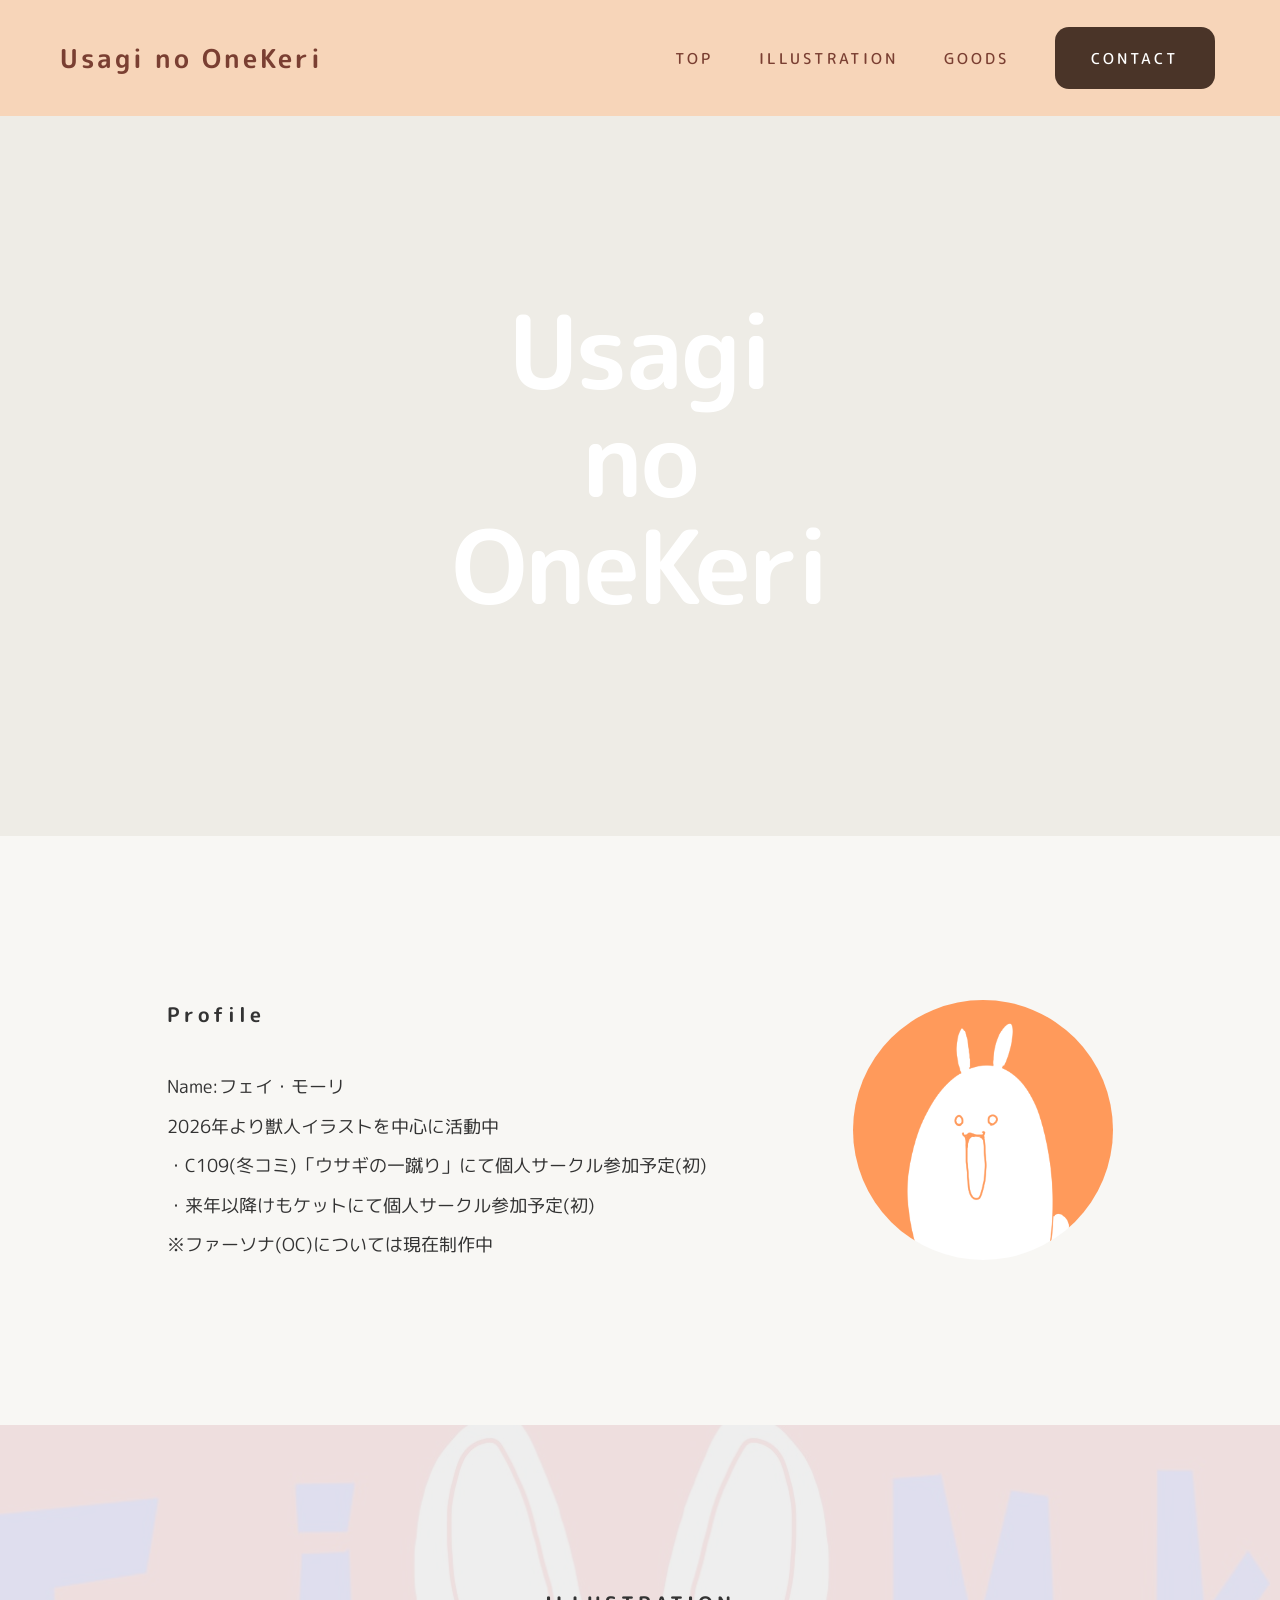
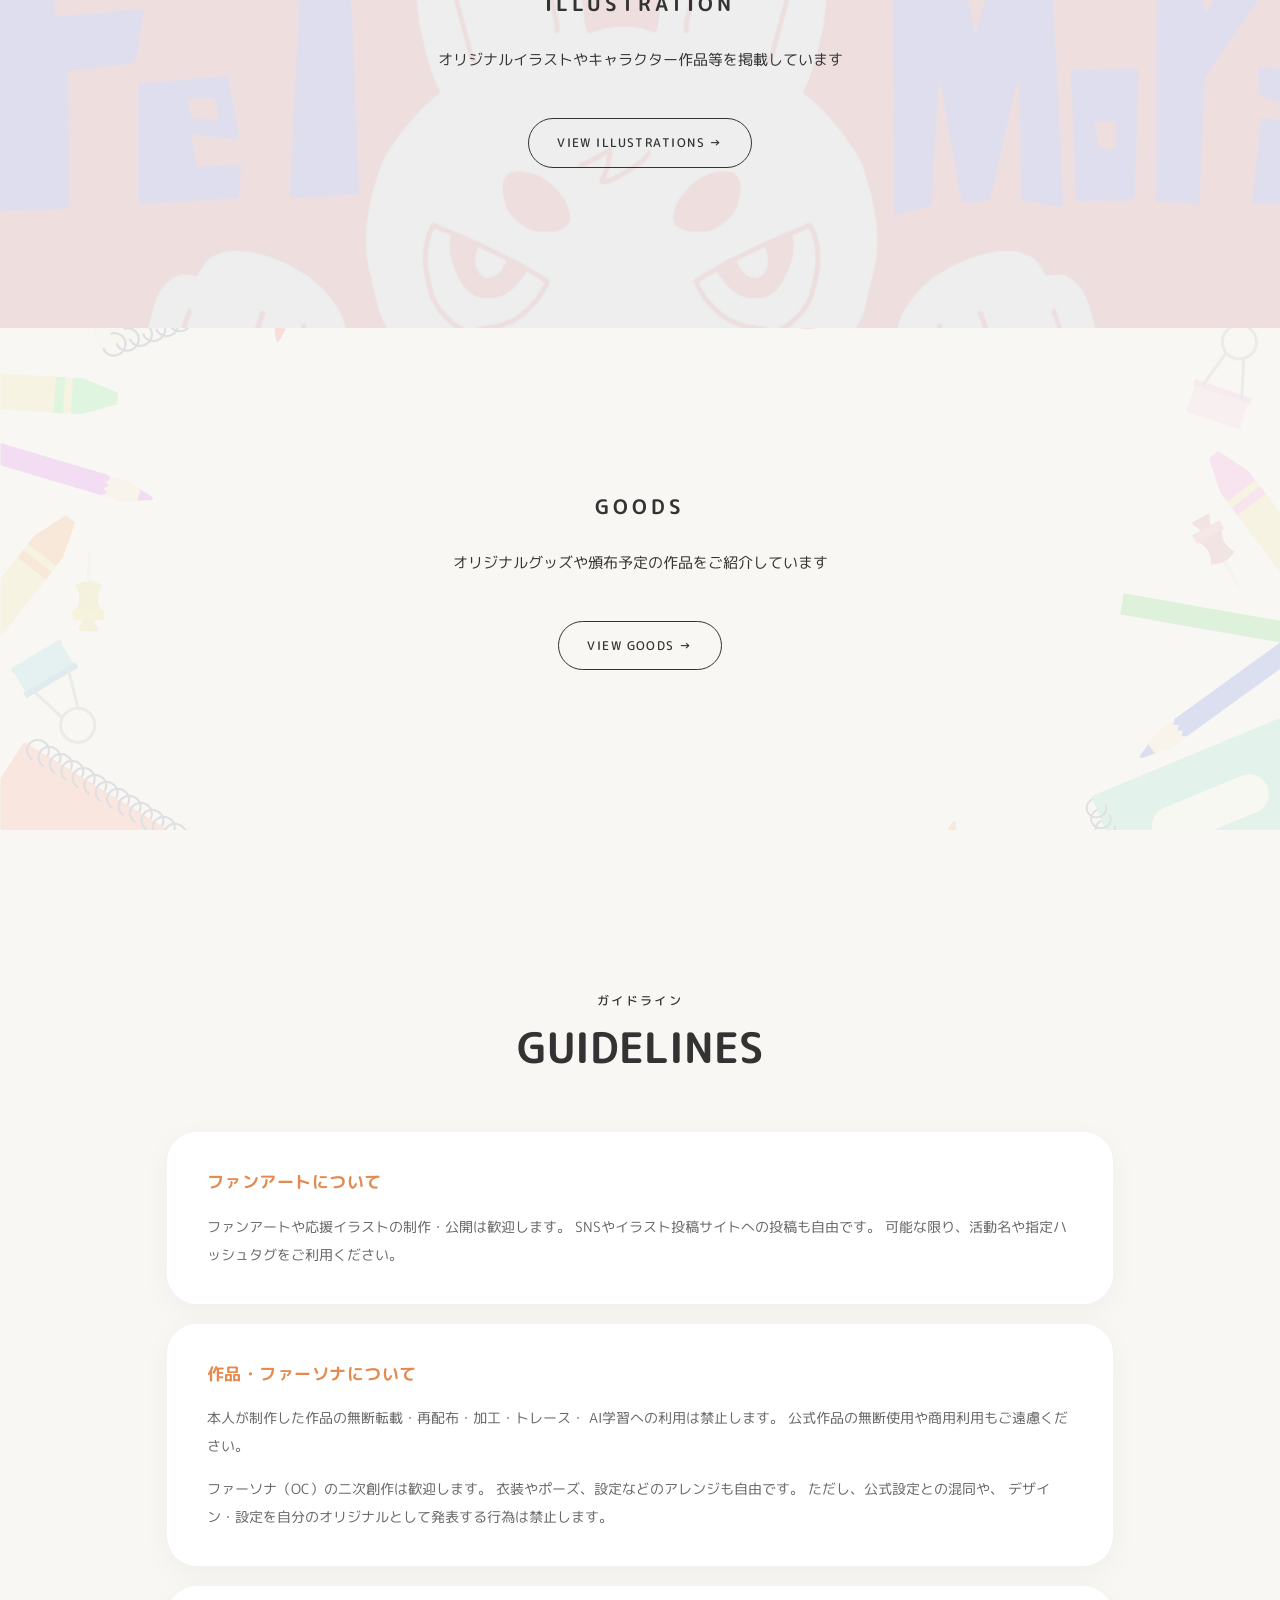
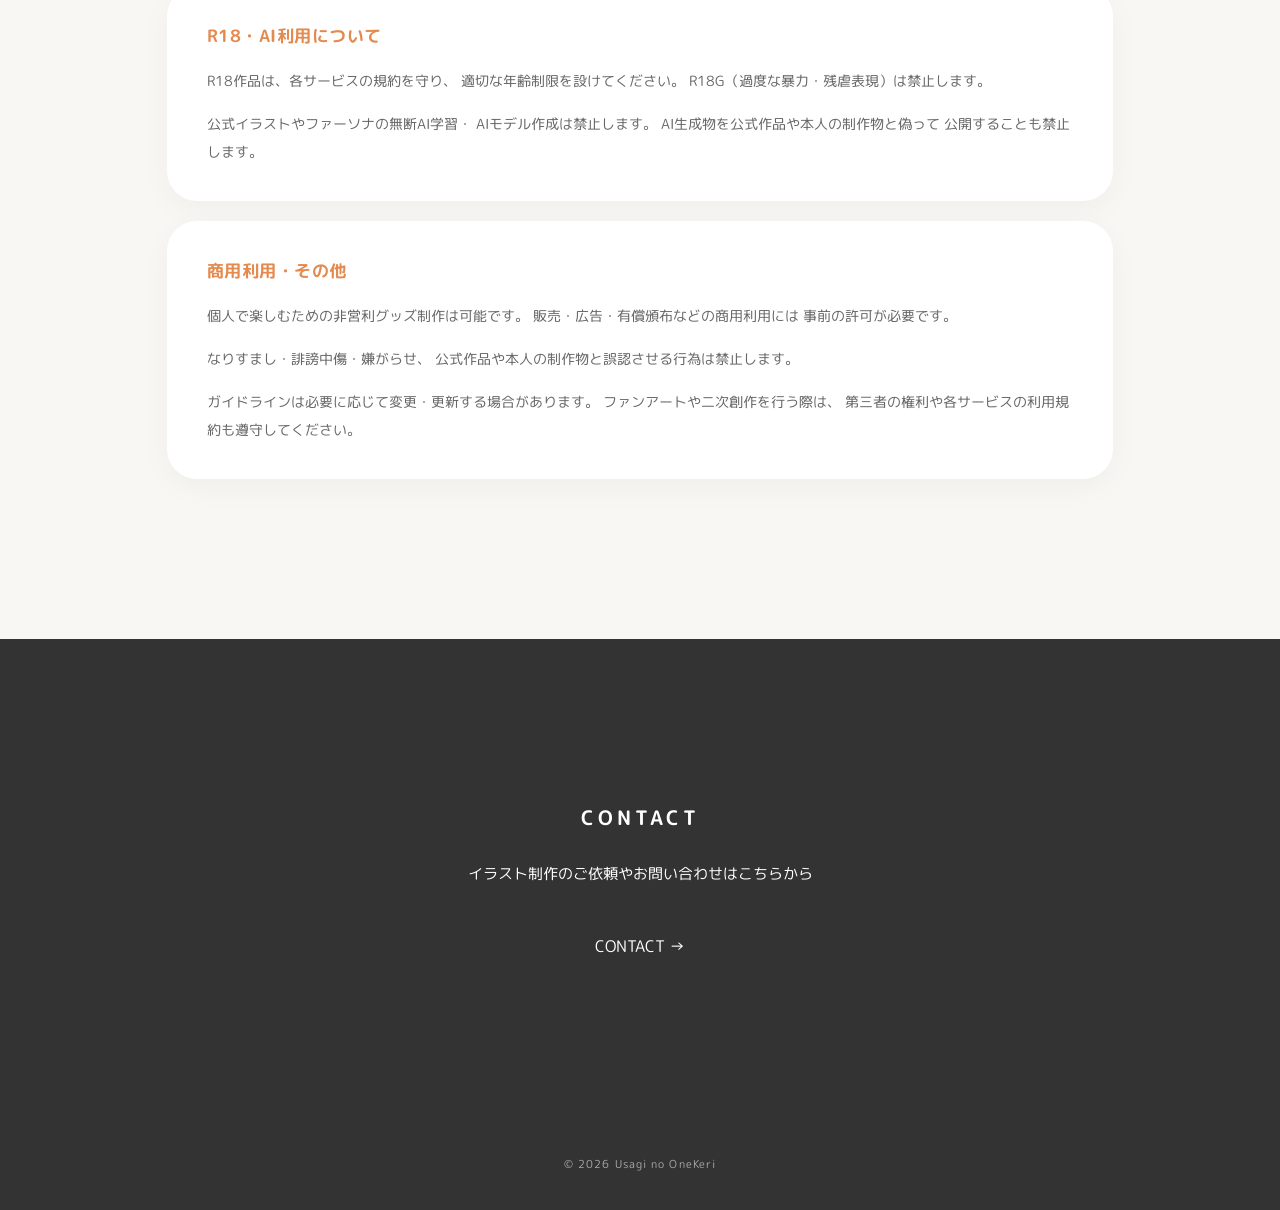
==== index.html @ 8f5e6218 "Fix folder structure" ====
<!doctype html>
<html lang="ja">
  <head>
    <meta charset="UTF-8" />
    <meta name="viewport" content="width=device-width, initial-scale=1.0" />

    <title>Usagi no Onekeri | ウサギの一蹴り</title>

    <!-- Google Fonts -->
    <link rel="preconnect" href="https://fonts.googleapis.com" />
    <link rel="preconnect" href="https://fonts.gstatic.com" crossorigin />

    <link
      href="https://fonts.googleapis.com/css2?family=M+PLUS+Rounded+1c:wght@400;500;700&display=swap"
      rel="stylesheet"
    />

    <!-- CSS -->
    <link rel="stylesheet" href="css/style.css" />
  </head>

  <body>
    <!-- HEADER -->
    <header class="header">
      <div class="logo">
        <a href="index.html"> Usagi no OneKeri </a>
      </div>

      <nav>
        <ul>
          <li>
            <a href="index.html">TOP</a>
          </li>

          <li>
            <a href="illustration.html">ILLUSTRATION</a>
          </li>

          <li>
            <a href="goods.html">GOODS</a>
          </li>

          <li class="contact-button">
            <a href="contact.html">CONTACT</a>
          </li>
        </ul>
      </nav>
    </header>

    <!-- MAIN -->
    <main>
      <!-- TOP VISUAL -->
      <section class="top">
        <video class="top-video" autoplay muted loop playsinline>
          <source src="images/kusamura.mp4" type="video/mp4" />
        </video>
        <div class="top-content">
          <h1>
            Usagi<br />
            <span class="title-no">no</span><br />
            OneKeri
          </h1>
        </div>
      </section>

      <section class="about">
        <div class="about-content">
          <div class="about-text">
            <h2>Profile</h2>

            <p>Name:フェイ・モーリ</p>
            <p>2026年より獣人イラストを中心に活動中</p>
            <p>・C109(冬コミ)「ウサギの一蹴り」にて個人サークル参加予定(初)</p>
            <p>・来年以降けもケットにて個人サークル参加予定(初)</p>
            <p>※ファーソナ(OC)については現在制作中</p>
          </div>

          <div class="about-icon">
            <img src="images/feilogo.png" alt="プロフィールアイコン" />
          </div>
        </div>
      </section>
      <!-- WORKS -->
      <section class="works-preview">
        <div class="works-content">
          <h2>ILLUSTRATION</h2>

          <p>オリジナルイラストやキャラクター作品等を掲載しています</p>

          <a href="illustration.html"> VIEW ILLUSTRATIONS → </a>
        </div>
      </section>

      <!-- GOODS -->
      <section class="goods-preview">
        <div class="goods-content">
          <h2>GOODS</h2>

          <p>オリジナルグッズや頒布予定の作品をご紹介しています</p>

          <a href="goods.html"> VIEW GOODS → </a>
        </div>
      </section>

      <!-- GUIDELINES -->
      <section class="guidelines">
        <div class="section-title">
          <p>ガイドライン</p>
          <h2>GUIDELINES</h2>
        </div>

        <div class="guidelines-content">
          <!-- ファンアート -->
          <div class="guideline-card">
            <h3>ファンアートについて</h3>

            <p>
              ファンアートや応援イラストの制作・公開は歓迎します。
              SNSやイラスト投稿サイトへの投稿も自由です。
              可能な限り、活動名や指定ハッシュタグをご利用ください。
            </p>
          </div>

          <!-- 作品・ファーソナ -->
          <div class="guideline-card">
            <h3>作品・ファーソナについて</h3>

            <p>
              本人が制作した作品の無断転載・再配布・加工・トレース・
              AI学習への利用は禁止します。
              公式作品の無断使用や商用利用もご遠慮ください。
            </p>

            <p>
              ファーソナ（OC）の二次創作は歓迎します。
              衣装やポーズ、設定などのアレンジも自由です。
              ただし、公式設定との混同や、
              デザイン・設定を自分のオリジナルとして発表する行為は禁止します。
            </p>
          </div>

          <!-- R18・AI -->
          <div class="guideline-card">
            <h3>R18・AI利用について</h3>

            <p>
              R18作品は、各サービスの規約を守り、
              適切な年齢制限を設けてください。
              R18G（過度な暴力・残虐表現）は禁止します。
            </p>

            <p>
              公式イラストやファーソナの無断AI学習・ AIモデル作成は禁止します。
              AI生成物を公式作品や本人の制作物と偽って
              公開することも禁止します。
            </p>
          </div>

          <!-- 商用利用・その他 -->
          <div class="guideline-card">
            <h3>商用利用・その他</h3>

            <p>
              個人で楽しむための非営利グッズ制作は可能です。
              販売・広告・有償頒布などの商用利用には 事前の許可が必要です。
            </p>

            <p>
              なりすまし・誹謗中傷・嫌がらせ、
              公式作品や本人の制作物と誤認させる行為は禁止します。
            </p>

            <p>
              ガイドラインは必要に応じて変更・更新する場合があります。
              ファンアートや二次創作を行う際は、
              第三者の権利や各サービスの利用規約も遵守してください。
            </p>
          </div>
        </div>
      </section>

      <!-- CONTACT -->
      <section class="contact-preview">
        <h2>CONTACT</h2>

        <p>イラスト制作のご依頼やお問い合わせはこちらから</p>

        <a href="contact.html" class="button"> CONTACT → </a>
      </section>
    </main>

    <!-- FOOTER -->
    <footer>
      <p>&copy; 2026 Usagi no OneKeri</p>
    </footer>
    <!-- TOPへ戻るボタン -->
    <button id="pageTop" class="page-top">↑</button>

    <script>
      const pageTop = document.getElementById("pageTop");

      window.addEventListener("scroll", () => {
        if (window.scrollY > 500) {
          pageTop.classList.add("show");
        } else {
          pageTop.classList.remove("show");
        }
      });

      pageTop.addEventListener("click", () => {
        window.scrollTo({
          top: 0,
          behavior: "smooth",
        });
      });
    </script>
  </body>
</html>
---- css/style.css ----
/* =========================
   RESET
========================= */

* {
  margin: 0;
  padding: 0;
  box-sizing: border-box;
}

html {
  scroll-behavior: smooth;
}

body {
  font-family: "M PLUS Rounded 1c", sans-serif;
  color: #333;
  background: #f8f7f4;
  line-height: 1.8;
  -webkit-font-smoothing: antialiased;
}

img {
  display: block;
  width: 100%;
  max-width: 100%;
  height: auto;
}

a {
  color: inherit;
  text-decoration: none;
}

section {
  width: 100%;
}

/* =========================
   HEADER
========================= */

.header {
  height: 116px;
  padding: 0 65px 0 60px;
  display: flex;
  align-items: center;
  justify-content: space-between;
  background-color: #f7d5b9;
}

.logo a {
  color: #7a3f32;
  font-size: 26px;
  font-weight: 600;
  letter-spacing: 3px;
}

.header nav ul {
  display: flex;
  align-items: center;
  gap: 46px;
  margin: 0;
  padding: 0;
  list-style: none;
}

.header nav ul li a {
  color: #7a3f32;
  font-weight: 500;
  letter-spacing: 3px;
}

.contact-button {
  border: none !important;
}

.contact-button::after {
  display: none !important;
  content: none !important;
}

.contact-button a {
  display: flex;
  align-items: center;
  justify-content: center;
  min-width: 160px;
  height: 62px;
  padding: 0 26px;
  background-color: #4a3428;
  color: #ffffff !important;
  border: none !important;
  border-radius: 14px;
  text-decoration: none !important;
  letter-spacing: 3px;
  transition: background-color 0.3s ease;
}

.contact-button a::after {
  display: none !important;
  content: none !important;
}

.contact-button a:hover {
  background-color: #624638;
  border: none !important;
  text-decoration: none !important;
}

/* =========================
   NAVIGATION
========================= */

nav ul {
  display: flex;
  gap: 40px;
  list-style: none;
}

nav a {
  position: relative;
  font-size: 15px;
  font-weight: 500;
  letter-spacing: 0.12em;
  transition: opacity 0.3s ease;
}

nav a::after {
  content: "";
  position: absolute;
  left: 0;
  bottom: -7px;
  width: 0;
  height: 2px;
  background: #333;
  border-radius: 10px;
  transition: width 0.3s ease;
}

nav a:hover {
  opacity: 0.6;
}

nav a:hover::after {
  width: 100%;
}

/* =========================
   TOP VISUAL
========================= */

.top {
  min-height: 720px;
  display: flex;
  align-items: center;
  justify-content: center;
  padding: 100px 6%;
  background: #eeece6;
  border-radius: 0;
}

.top-content {
  width: 100%;
  max-width: 1100px;
  text-align: center;
}

.top-content p:first-child {
  margin-bottom: 30px;
  font-size: 12px;
  font-weight: 500;
  letter-spacing: 0.2em;
}

.top-content h1 {
  margin-bottom: 35px;
  font-size: clamp(50px, 8vw, 110px);
  font-weight: 700;
  line-height: 1.05;
  letter-spacing: -0.02em;
  color: #ffffff;
  animation: fadeIn 1.8s ease-out forwards;
}

@keyframes fadeIn {
  from {
    opacity: 0;
  }

  to {
    opacity: 1;
  }
}

.top {
  position: relative;
  width: 100%;
  min-height: 720px;
  overflow: hidden;
  background: #eeece6;
}

.top-video {
  position: absolute;
  inset: 0;
  width: 100%;
  height: 100%;
  object-fit: cover;
  z-index: 0;
}

.top-content {
  position: relative;
  z-index: 1;
}
/* =========================
   SCROLL ARROW
========================= */

.scroll-arrow {
  margin-top: 35px;
  font-size: 60px;
  font-weight: 700;
  color: #8b4a3a;
  animation: float-arrow 2s ease-in-out infinite;
}

@keyframes float-arrow {
  0% {
    transform: translateY(-6px);
  }

  50% {
    transform: translateY(6px);
  }

  100% {
    transform: translateY(-6px);
  }
}

/* =========================
   ABOUT
========================= */

.about {
  max-width: 1100px;
  margin: 0 auto;
  padding: 160px 6%;
}

.about h2,
.works-preview h2,
.contact-preview h2 {
  margin-bottom: 35px;
  font-size: 20px;
  font-weight: 700;
  letter-spacing: 0.2em;
}

.about p {
  max-width: 650px;
  font-size: 18px;
  line-height: 2.2;
}
.about-content {
  display: flex;
  align-items: center;
  justify-content: space-between;
  gap: 80px;
}

.about-text {
  flex: 1;
}

.about-icon {
  width: 260px;
  height: 260px;
  flex-shrink: 0;
  border-radius: 50%;
  overflow: hidden;
}

.about-icon img {
  width: 100%;
  height: 100%;
  object-fit: cover;
}
/* =========================
   ILLUSTRATION PREVIEW
========================= */

.works-preview {
  position: relative;
  padding: 160px 6%;
  background: #ffffff;
  text-align: center;
  border-radius: 0;
  overflow: hidden;
}

.works-preview::before {
  content: "";
  position: absolute;
  inset: 0;
  background-image: url("../images/topimage.jpg");
  background-size: cover;
  background-position: center;
  opacity: 0.18;
  filter: brightness(0.65);
  z-index: 0;
}

.works-content {
  position: relative;
  z-index: 1;
}

.works-preview h2 {
  margin-bottom: 25px;
}

.works-preview p {
  margin-bottom: 45px;
  font-size: 15px;
}

.works-preview a {
  display: inline-block;
  padding: 13px 28px;
  border: 1px solid #333;
  border-radius: 50px;
  font-size: 12px;
  font-weight: 500;
  letter-spacing: 0.12em;
  transition:
    background 0.3s ease,
    color 0.3s ease,
    transform 0.3s ease;
}

.works-preview a:hover {
  background: #333;
  color: #fff;
  transform: translateY(-3px);
}

/* =========================
   GOODS PREVIEW
========================= */

.goods-preview {
  position: relative;
  padding: 160px 6%;
  text-align: center;
  border-radius: 0;
  overflow: hidden;
}

.goods-preview::before {
  content: "";
  position: absolute;
  inset: 0;
  background-image: url("../images/gazai.png");
  background-size: cover;
  background-position: center;
  opacity: 0.12;
  z-index: 0;
}

.goods-content {
  position: relative;
  z-index: 1;
}

.goods-preview h2 {
  margin-bottom: 25px;
  font-size: 20px;
  font-weight: 700;
  letter-spacing: 0.2em;
}

.goods-preview p {
  margin-bottom: 45px;
  font-size: 15px;
}

.goods-preview a {
  display: inline-block;
  padding: 13px 28px;
  border: 1px solid #333;
  border-radius: 50px;
  font-size: 12px;
  font-weight: 500;
  letter-spacing: 0.12em;
  transition:
    background 0.3s ease,
    color 0.3s ease,
    transform 0.3s ease;
}

.goods-preview a:hover {
  background: #333;
  color: #fff;
  transform: translateY(-3px);
}

/* =========================
   ILLUSTRATION FILTER
========================= */

.illustration-filter {
  display: flex;
  justify-content: center;
  align-items: center;
  gap: 10px;
  margin-bottom: 50px;
}

.filter-button {
  padding: 9px 23px;
  border: 1px solid #8b4a3a;
  border-radius: 50px;
  background: transparent;
  color: #8b4a3a;
  font-family: inherit;
  font-size: 12px;
  font-weight: 500;
  letter-spacing: 0.12em;
  cursor: pointer;
  transition:
    background-color 0.3s ease,
    color 0.3s ease,
    transform 0.3s ease;
}

.filter-button:hover {
  background-color: #8b4a3a;
  color: #ffffff;
  transform: translateY(-2px);
}

.filter-button.active {
  background-color: #8b4a3a;
  color: #ffffff;
}

/* =========================
   GUIDELINES
========================= */

.guidelines {
  max-width: 1100px;
  margin: 0 auto;
  padding: 160px 6%;
}

.guidelines .section-title {
  text-align: center;
  margin-bottom: 60px;
}

.section-title p {
  margin-bottom: 10px;
  font-size: 12px;
  font-weight: 500;
  letter-spacing: 0.2em;
}

.section-title h2 {
  font-size: 42px;
  font-weight: 700;
  line-height: 1.2;
}

.guidelines-content {
  display: flex;
  flex-direction: column;
  gap: 20px;
}

.guideline-card {
  padding: 35px 40px;
  background: #ffffff;
  border-radius: 30px;
  box-shadow: 0 8px 30px rgba(0, 0, 0, 0.04);
}

.guideline-card h3 {
  margin-bottom: 15px;
  font-size: 17px;
  font-weight: 700;
  letter-spacing: 0.03em;
  color: #e58a4f;
}

.guideline-card p {
  margin-bottom: 15px;
  font-size: 14px;
  line-height: 2;
  color: #666;
}

.guideline-card p:last-child {
  margin-bottom: 0;
}

/* =========================
   CONTACT PREVIEW
========================= */

.contact-preview {
  padding: 160px 6%;
  background: #333;
  color: #fff;
  text-align: center;
  border-radius: 0;
}

.contact-preview h2 {
  margin-bottom: 25px;
}

.contact-preview p {
  margin-bottom: 45px;
  font-size: 15px;
}

/* =========================
   下層ページの背景とモヤの設定
========================= */

.illustration-page,
.goods-page,
.contact-page {
  position: relative;
  background-image: url("../images/gazai.png");
  background-size: cover;
  background-position: center;
  background-attachment: fixed;
  background-repeat: no-repeat;
  z-index: 1;
}

/* 背景の上にだけ白いモヤを重ねる（コンテンツの邪魔をしないよう z-index: -1 に配置） */
.illustration-page::before,
.goods-page::before,
.contact-page::before {
  content: "";
  position: absolute;
  inset: 0;
  background: rgba(248, 247, 244, 0.9); 
  z-index: -1; 
}

/* =========================
   各コンテンツを手前に出す設定
========================= */

.illustration-page > *,
.goods-page > *,
.contact-page > *,
main > div,
main > section,
.guidelines {
  position: relative;
  z-index: 2;
}

/* =========================
   消失していたCONTACTボタンのデザイン完全復元
========================= */

/* ボタン共通の立体感と重なり順を設定 */
.contact-page a,
.contact-page button,
.contact-page [class*="button"],
.contact-page [class*="icon"] {
  position: relative !important;
  z-index: 5 !important;
  pointer-events: auto !important; /* クリック操作を有効化 */
}

/* 「SEND E-MAIL」と「CONTACT FORM」ボタンのデザインをゼロから再定義 */
.contact-page a[href^="mailto:"],
.contact-page a[href*="form"],
.contact-page .contact-content a,
.contact-page main a[href*="mailto"] {
  display: inline-flex !important;
  align-items: center;
  justify-content: center;
  min-width: 180px;
  height: 54px;
  margin: 10px;
  padding: 0 30px;
  background-color: #4a3428 !important; /* ナビボタンと同じ高級感のある焦げ茶色 */
  color: #ffffff !important;           /* 文字色を白にしてクッキリ見せる */
  border-radius: 50px !important;       /* 丸っこい可愛いボタンに変身 */
  font-size: 13px;
  font-weight: 600;
  letter-spacing: 1px;
  text-decoration: none !important;
  box-shadow: 0 4px 15px rgba(74, 52, 40, 0.15); /* ほんのり影をつけて押しやすく */
  transition: background-color 0.3s ease, transform 0.3s ease;
}

/* ボタンにマウスを乗せたときのふわっとした演出 */
.contact-page a[href^="mailto:"]:hover,
.contact-page a[href*="form"]:hover {
  background-color: #624638 !important; /* 少し明るい茶色に変化 */
  transform: translateY(-2px);           /* ぴょこっと上に浮き上がる */
}


/* =========================
   コンテンツとボタンをクッキリ最前面に出す設定
========================= */

/* ページ内のすべての文字、ボタン、リンクの入った箱をモヤより手前に配置 */
.illustration-page > *,
.goods-page > *,
.contact-page > *,
main > div,
main > section,
.guidelines {
  position: relative;
  z-index: 2; /* モヤより手前へ */
}

/* SEND E-MAIL、CONTACT FORMボタン、SNSアイコン等を完全にクッキリ最前面に出す */
.contact-page a,
.contact-page button,
.contact-page .contact-button a,
.contact-page [class*="button"],
.contact-page [class*="icon"] {
  position: relative !important;
  z-index: 10 !important; /* 最前面に固定 */
  display: inline-flex !important; /* ボタンが消えないように表示形式を固定 */
  opacity: 1 !important; /* 透明化を完全に解除 */
  visibility: visible !important;
  pointer-events: auto !important; /* クリック・タップ操作を100%有効化 */
}



/* =========================
   FOOTER
========================= */

footer,
.footer {
  padding: 35px 6%;
  background: #333;
  color: #aaa;
  text-align: center;
}

footer p,
.footer p {
  font-size: 11px;
  letter-spacing: 0.1em;
}

/* =========================
   SOCIAL LINKS
========================= */

.social-links {
  display: flex;
  align-items: center;
  gap: 20px;
  margin-top: 30px;
  padding: 0;
  list-style: none;
}

.social-links li {
  width: 60px;
  height: 60px;
}

.social-links a {
  display: flex;
  align-items: center;
  justify-content: center;
  width: 60px;
  height: 60px;
  background: #ffffff;
  border-radius: 18px;
  box-shadow: 0 6px 20px rgba(0, 0, 0, 0.06);
  transition:
    transform 0.3s ease,
    box-shadow 0.3s ease;
}

.social-links img {
  width: 38px;
  height: 38px;
  object-fit: contain;
}

.social-links a:hover {
  transform: translateY(-5px);
  box-shadow: 0 10px 25px rgba(0, 0, 0, 0.1);
}

/* =========================
   PAGE TOP BUTTON
========================= */

.page-top {
  position: fixed;
  right: 30px;
  bottom: 30px;
  width: 55px;
  height: 55px;
  border: none;
  border-radius: 50%;
  background: #e58a4f;
  color: #ffffff;
  font-size: 24px;
  font-weight: 700;
  cursor: pointer;
  opacity: 0;
  visibility: hidden;
  transition: 0.3s;
}

.page-top.show {
  opacity: 1;
  visibility: visible;
}

.page-top:hover {
  transform: translateY(-5px);
}

/* =========================
   ILLUSTRATION PAGE
========================= */

.illustration-page {
  position: relative;
  width: 100%;
  background-image:
    linear-gradient(rgba(248, 247, 244, 0.78), rgba(248, 247, 244, 0.78)),
    url("images/gazai.png");
  background-size: cover;
  background-position: center;
  background-repeat: no-repeat;
  background-attachment: fixed;
}

.illustration-page .page-title,
.illustration-page .illustration-filter,
.illustration-page .illustration-list {
  background: transparent;
}

.illustration-page .page-title {
  padding: 150px 6% 100px;
  text-align: center;
}

.page-title > p:first-child {
  margin-bottom: 20px;
  font-size: 12px;
  font-weight: 500;
  letter-spacing: 0.2em;
}

.page-title h1 {
  margin-bottom: 25px;
  font-size: clamp(55px, 8vw, 100px);
  font-weight: 700;
  line-height: 1;
  letter-spacing: -0.03em;
}

.page-title > p:last-child {
  font-size: 14px;
}

.illustration-list {
  padding: 0 6% 160px;
}

.illustration-grid {
  max-width: 1200px;
  margin: 0 auto;
  display: grid;
  grid-template-columns: repeat(2, 1fr);
  gap: 80px 40px;
}

.illustration-item {
  overflow: hidden;
  border-radius: 0;
  background: #ffffff;
  transition:
    transform 0.4s ease,
    box-shadow 0.4s ease;
}

.illustration-item:hover {
  transform: translateY(-8px);
  box-shadow: 0 20px 50px rgba(0, 0, 0, 0.08);
}

.illustration-item img {
  width: 100%;
  aspect-ratio: 4 / 3;
  object-fit: cover;
  transition: transform 0.5s ease;
}

.illustration-item:hover img {
  transform: scale(1.03);
}

.illustration-info {
  padding: 25px 30px 30px;
}

.illustration-info h2 {
  margin-bottom: 5px;
  font-size: 17px;
  font-weight: 700;
  letter-spacing: 0.03em;
}

.illustration-info p {
  font-size: 13px;
  color: #888;
}

.illustration-info h2 a {
  color: inherit;
  text-decoration: underline;
  text-decoration-thickness: 1px;
  text-underline-offset: 5px;
  transition:
    color 0.3s ease,
    opacity 0.3s ease;
}

.illustration-info h2 a:hover {
  color: #e58a4f;
  opacity: 0.8;
}

/* =========================
   CONTACT PAGE
========================= */

.contact-page {
  position: relative;
  width: 100%;
  padding-bottom: 20px !important;
  background-image:
    linear-gradient(rgba(248, 247, 244, 0.78), rgba(248, 247, 244, 0.78)),
    url("images/gazai.png");
  background-size: cover;
  background-position: center;
  background-repeat: no-repeat;
  background-attachment: fixed;
}

.contact-page .page-title {
  padding: 150px 6% 100px;
  text-align: center;
}

.contact-item {
  max-width: 700px;
  margin: 0 auto 45px;
}

.contact-page .contact-item:last-child {
  margin-bottom: 0;
}

.contact-item h2 {
  margin-bottom: 15px;
  font-size: 28px;
  font-weight: 700;
}

.contact-item p {
  margin-bottom: 12px;
  font-size: 14px;
  line-height: 2;
  color: #666;
}

.email-link {
  font-size: 18px;
  font-weight: 500;
  color: #e58a4f;
  transition: opacity 0.3s ease;
}

.email-link:hover {
  opacity: 0.6;
}

.contact-page .contact-button {
  max-width: 700px;
  margin: 0 auto;
  text-align: left;
}

.contact-page .contact-button .button {
  display: inline-block;
  padding: 16px 35px;
  background: #e58a4f;
  color: #ffffff;
  border-radius: 50px;
  font-size: 13px;
  font-weight: 700;
  letter-spacing: 0.05em;
  transition:
    transform 0.3s ease,
    opacity 0.3s ease;
}

.contact-button .button:hover {
  transform: translateY(-3px);
  opacity: 0.85;
}

.request-flow {
  display: flex;
  flex-direction: column;
  gap: 20px;
  margin-top: 30px;
  margin-bottom: 0;
}

.flow-item {
  position: relative;
  min-height: 200px;
  padding: 30px 35px;
  padding-right: 230px;
  background: #ffffff;
  border-radius: 25px;
  box-shadow: 0 8px 30px rgba(0, 0, 0, 0.04);
  opacity: 0;
  transform: translateX(-50px);
  transition:
    opacity 0.7s ease,
    transform 0.7s ease;
}

.flow-item.show {
  opacity: 1;
  transform: translateX(0);
}

.flow-image {
  position: absolute;
  top: 50%;
  right: 30px;
  transform: translateY(-50%);
  width: 200px;
  height: 170px;
  object-fit: contain;
}

.flow-item span {
  display: block;
  margin-bottom: 8px;
  color: #e58a4f;
  font-size: 14px;
  font-weight: 700;
  letter-spacing: 0.1em;
}

.flow-item h3 {
  margin-bottom: 10px;
  font-size: 18px;
  font-weight: 700;
}

.flow-item p {
  margin: 0;
  font-size: 14px;
  line-height: 1.9;
  color: #666;
}

/* =========================
   GOODS PAGE
========================= */

.goods-page {
  position: relative;
  width: 100%;
  background-image:
    linear-gradient(rgba(248, 247, 244, 0.78), rgba(248, 247, 244, 0.78)),
    url("images/gazai.png");
  background-size: cover;
  background-position: center;
  background-repeat: no-repeat;
  background-attachment: fixed;
}

.goods-page .page-title {
  padding: 150px 6% 100px;
  text-align: center;
}

.goods-page .page-title > p:first-child {
  margin-bottom: 20px;
  font-size: 12px;
  font-weight: 500;
  letter-spacing: 0.2em;
  color: #8b4a3a;
}

.goods-page .page-title h1 {
  margin-bottom: 25px;
  font-size: clamp(55px, 8vw, 100px);
  font-weight: 700;
  line-height: 1;
  letter-spacing: -0.03em;
}

.goods-page .page-title > p:last-child {
  font-size: 16px;
}

.goods-list {
  padding: 0 0 160px;
}

.goods-slider {
  width: 100%;
  overflow: hidden;
  padding: 20px 0;
}

.goods-track {
  display: flex;
  width: max-content;
  animation: goods-marquee 40s linear infinite;
}

.goods-set {
  display: flex;
  gap: 35px;
  flex-shrink: 0;
  padding-right: 35px;
}

@keyframes goods-marquee {
  from {
    transform: translate3d(0, 0, 0);
  }

  to {
    transform: translate3d(-50%, 0, 0);
  }
}

.goods-slider:hover .goods-track {
  animation-play-state: paused;
}

.goods-item {
  flex: 0 0 320px;
  overflow: hidden;
  border-radius: 0;
  background: #ffffff;
  transition:
    transform 0.4s ease,
    box-shadow 0.4s ease;
}

.goods-item:hover {
  transform: translateY(-8px);
  box-shadow: 0 20px 50px rgba(0, 0, 0, 0.08);
}

.goods-image {
  overflow: hidden;
  background: #eeece6;
}

.goods-image img {
  display: block;
  width: 100%;
  aspect-ratio: 4 / 3;
  object-fit: cover;
  transition: transform 0.5s ease;
}
.goods-image img {
  display: block;
  width: 100%;
  height: 100%;
  object-fit: contain;
}

.goods-item:hover .goods-image img {
  transform: scale(1.03);
}

.goods-info {
  padding: 25px 30px 30px;
}

.goods-info h2 {
  margin-bottom: 5px;
  font-size: 17px;
  font-weight: 700;
  letter-spacing: 0.03em;
}

.goods-info p {
  font-size: 13px;
  color: #888;
}

.goods-shop {
  margin-top: 80px;
  text-align: center;
}

.goods-shop a {
  display: inline-block;
  padding: 15px 32px;
  border: 1px solid #333;
  border-radius: 50px;
  color: #333;
  font-size: 12px;
  font-weight: 500;
  letter-spacing: 0.12em;
  transition:
    background 0.3s ease,
    color 0.3s ease,
    transform 0.3s ease;
}

.goods-shop a:hover {
  background: #333;
  color: #ffffff;
  transform: translateY(-3px);
}

/* =========================
   LIGHTBOX
========================= */

.lightbox {
  position: fixed;
  inset: 0;
  z-index: 9999;
  display: flex;
  align-items: center;
  justify-content: center;
  padding: 40px;
  background: rgba(30, 30, 30, 0.85);
  opacity: 0;
  visibility: hidden;
  transition:
    opacity 0.3s ease,
    visibility 0.3s ease;
}

.lightbox.active {
  opacity: 1;
  visibility: visible;
}

.lightbox img {
  max-width: 90vw;
  max-height: 90vh;
  width: auto;
  height: auto;
  object-fit: contain;
  border-radius: 20px;
  transform: scale(0.95);
  transition: transform 0.3s ease;
}

.lightbox.active img {
  transform: scale(1);
}

.lightbox-close {
  position: absolute;
  top: 20px;
  right: 30px;
  border: none;
  background: none;
  color: white;
  font-size: 50px;
  font-weight: 300;
  line-height: 1;
  cursor: pointer;
  z-index: 10000;
  transition: opacity 0.2s ease;
}

.lightbox-close:hover {
  opacity: 0.6;
}

.lightbox-image {
  cursor: zoom-in;
}

/* =========================
   イラスト・スマホ用
========================= */

@media screen and (max-width: 768px) {
  /* HEADER */

  .header {
    min-height: auto;
    padding: 25px 6%;
    flex-direction: column;
    gap: 20px;
  }

  nav ul {
    gap: 22px;
  }

  nav a {
    font-size: 11px;
  }

  /* TOP */

  .top {
    min-height: 600px;
    padding: 80px 6%;
    border-radius: 0;
  }

  .top-content p:first-child {
    margin-bottom: 25px;
  }

  .top-content h1 {
    font-size: 52px;
    line-height: 1.1;
  }

  .top-content p:last-child {
    font-size: 13px;
  }

  /* ABOUT */

  .about {
    padding: 100px 8%;
  }

  .about h2 {
    margin-bottom: 25px;
  }

  .about p {
    font-size: 16px;
    line-height: 2;
  }

  /* ILLUSTRATION PREVIEW */

  .works-preview {
    padding: 100px 8%;
    border-radius: 0;
  }

  .works-preview p {
    font-size: 14px;
  }

  /* GOODS PREVIEW */

  .goods-preview {
    padding: 100px 8%;
    border-radius: 0;
  }

  .goods-preview p {
    font-size: 14px;
  }

  /* GUIDELINES */

  .guidelines {
    padding: 100px 8%;
    display: block;
  }

  .guidelines .section-title {
    margin-bottom: 60px;
  }

  .section-title h2 {
    font-size: 36px;
  }

  .guidelines-content h3 {
    font-size: 15px;
  }

  .guidelines-content p,
  .guidelines-content li {
    font-size: 13px;
  }

  /* CONTACT PREVIEW */

  .contact-preview {
    padding: 100px 8%;
    border-radius: 0;
  }

  .contact-preview p {
    font-size: 13px;
  }

  /* FOOTER */

  footer,
  .footer {
    padding: 30px 6%;
  }

  /* ILLUSTRATION PAGE */

  .illustration-page .page-title,
  .goods-page .page-title,
  .contact-page .page-title {
    padding: 100px 8% 70px;
  }

  .page-title h1,
  .goods-page .page-title h1 {
    font-size: 58px;
  }

  .page-title > p:last-child,
  .goods-page .page-title > p:last-child {
    font-size: 13px;
  }

  .illustration-list {
    padding: 0 8% 100px;
  }

  .illustration-grid {
    grid-template-columns: 1fr;
    gap: 50px;
  }

  .illustration-item img {
    display: block;
    width: 100%;
    height: auto;
    object-fit: contain;
  }

  .illustration-info {
    padding: 22px 24px 25px;
  }

  /* LIGHTBOX */

  .lightbox {
    padding: 20px;
  }

  .lightbox img {
    max-width: 94vw;
    max-height: 85vh;
    border-radius: 15px;
  }

  .lightbox-close {
    top: 15px;
    right: 20px;
    font-size: 40px;
  }

  /* CONTACT PAGE */

  .contact-item h2 {
    font-size: 24px;
  }

  .contact-item p {
    font-size: 13px;
  }

  .flow-item {
    min-height: auto;
    padding: 25px;
    padding-right: 25px;
  }

  .flow-image {
    position: static;
    width: 100%;
    height: auto;
    margin: 20px 0 0;
    transform: none;
  }

  /* GOODS PAGE */

  .goods-list {
    padding: 0 0 100px;
  }

  .goods-set {
    gap: 20px;
    padding-right: 20px;
  }

  .goods-track {
    animation-duration: 30s;
  }

  .goods-item {
    flex-basis: 260px;
    border-radius: 0;
  }

  .goods-info {
    padding: 22px 24px 25px;
  }

  .goods-info h2 {
    font-size: 15px;
  }

  .goods-info p {
    font-size: 13px;
  }

  .goods-shop {
    margin-top: 60px;
  }

  /* FILTER */

  .illustration-filter {
    margin-bottom: 50px;
    gap: 10px;
  }

  .filter-button {
    padding: 9px 23px;
    font-size: 12px;
  }
}
/* =========================
   下層ページの背景とモヤの設定（完成版）
========================= */

.illustration-page,
.goods-page,
.contact-page {
  position: relative;
  background-image: url("../images/gazai.png");
  background-size: cover;
  background-position: center;
  background-attachment: fixed;
  background-repeat: no-repeat;
  z-index: 1;
}

.illustration-page::before,
.goods-page::before,
.contact-page::before {
  content: "";
  position: absolute;
  inset: 0;
  background: rgba(248, 247, 244, 0.9); 
  z-index: -1; /* モヤを完全に後ろに回す */
}

/* =========================
   文字のかすみを消し、ボタンのデザインを完全復元する設定
========================= */

/* 各要素の重なり順を正しくして、白いモヤの後ろに隠れるのを防ぐ */
.illustration-page > *,
.goods-page > *,
.contact-page > *,
main > div,
main > section,
.guidelines {
  position: relative;
  z-index: 2;
}

/* ★修正ポイント：ボタン元のデザイン（丸み・サイズ）を壊さず、色と重なり順だけを正す */
.contact-page a,
.contact-page button,
.contact-page [class*="button"],
.contact-page [class*="icon"] {
  position: relative !important;
  z-index: 5 !important;
  pointer-events: auto !important; /* クリック操作を100%有効化 */
}

/* 「SEND E-MAIL」と「CONTACT FORM」の文字色を元の見え方に修正 */
.contact-page .contact-content a {
  color: #7a3f32 !important; /* ロゴやナビと同じ焦げ茶色にしてクッキリ見せる */
}
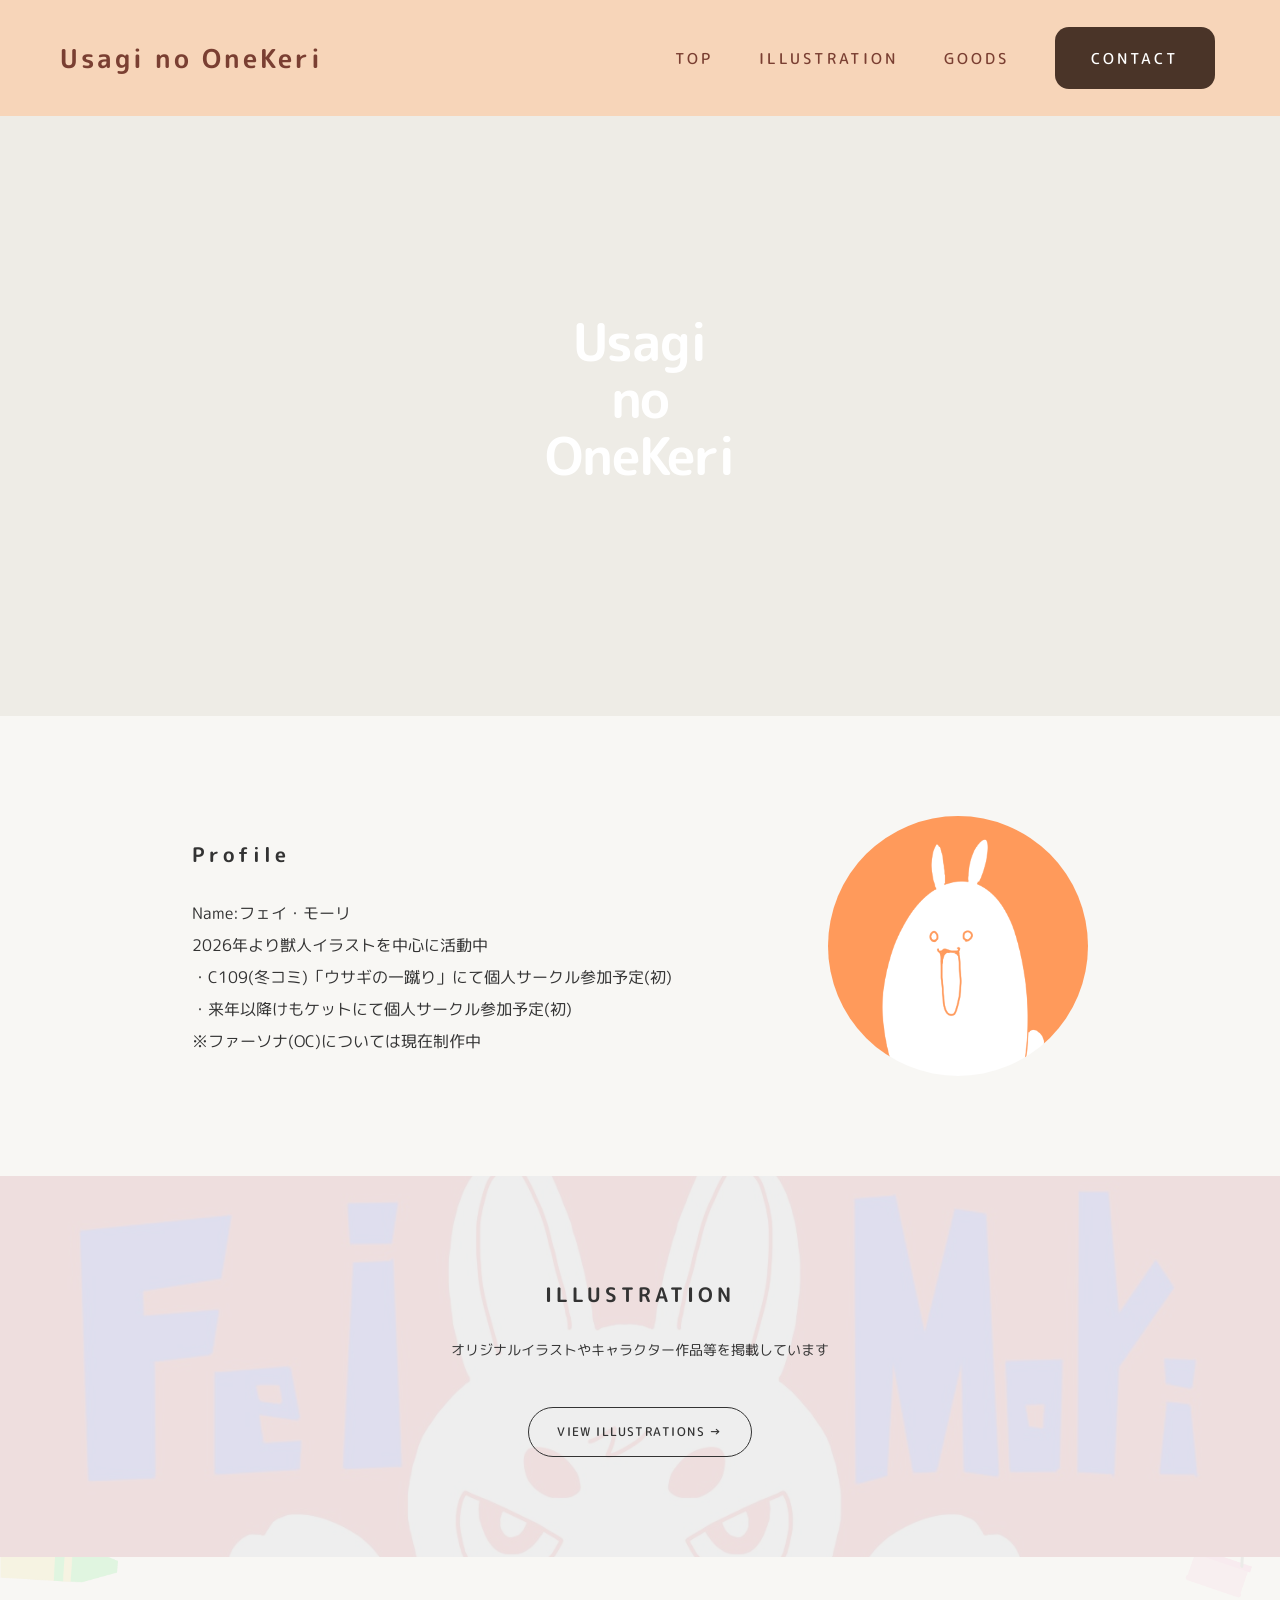
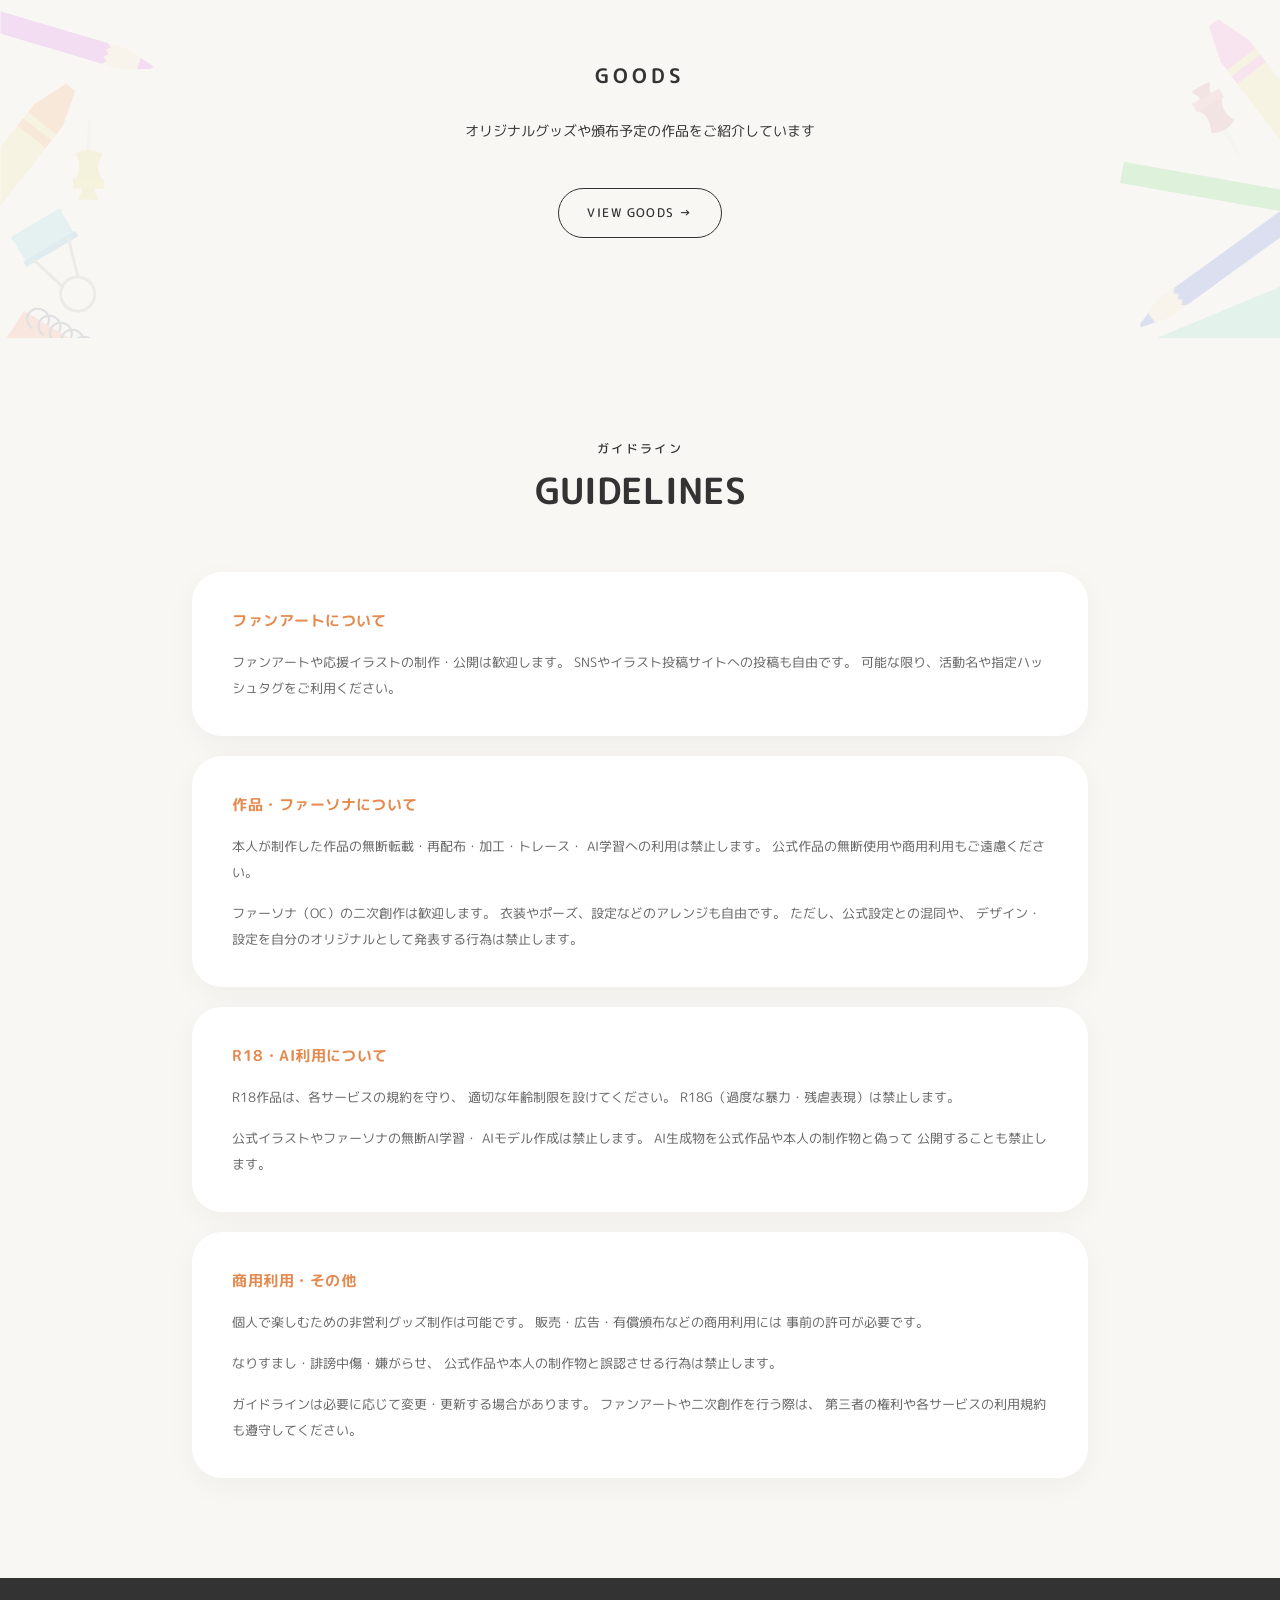
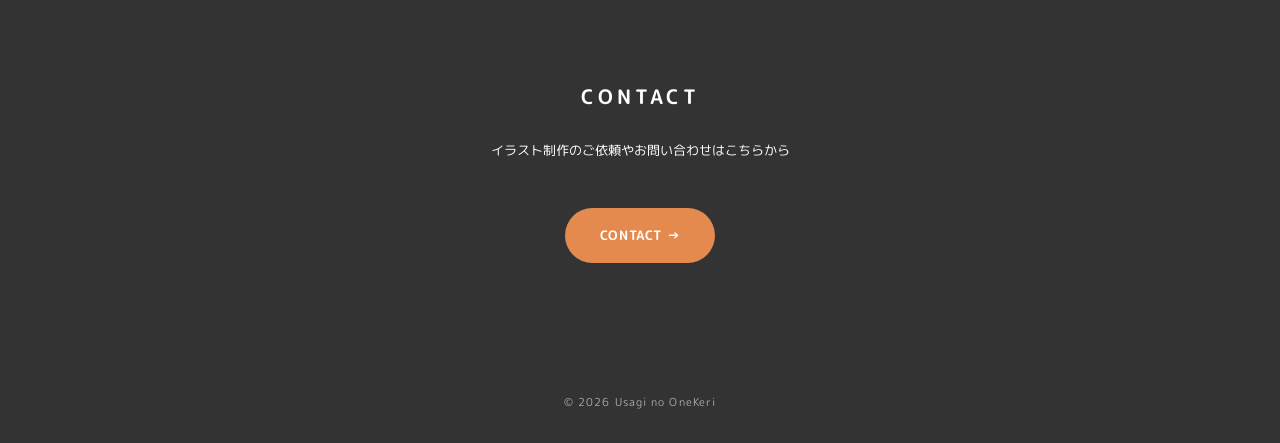
==== commit 41c5a4da: "サイト更新" ====
--- a/index.html
+++ b/index.html
@@ -26,7 +26,15 @@
         <a href="index.html"> Usagi no OneKeri </a>
       </div>
 
-      <nav>
+      <!-- モバイル用ハンバーガーボタンを追加 -->
+      <button class="hamburger" id="js-hamburger" aria-label="メニューを開く">
+        <span></span>
+        <span></span>
+        <span></span>
+      </button>
+
+      <!-- navタグに id="js-nav" を追加 -->
+      <nav id="js-nav">
         <ul>
           <li>
             <a href="index.html">TOP</a>
@@ -46,6 +54,8 @@
         </ul>
       </nav>
     </header>
+
+    <!-- ページ最下部（</body>の直前）にJSを読み込み -->
 
     <!-- MAIN -->
     <main>
@@ -214,5 +224,6 @@
         });
       });
     </script>
+    <script src="js/main.js"></script>
   </body>
 </html>
--- a/css/style.css
+++ b/css/style.css
@@ -47,6 +47,8 @@
   align-items: center;
   justify-content: space-between;
   background-color: #f7d5b9;
+  position: relative;
+  z-index: 100;
 }
 
 .logo a {
@@ -56,6 +58,7 @@
   letter-spacing: 3px;
 }
 
+/* PC：ナビゲーション表示 */
 .header nav ul {
   display: flex;
   align-items: center;
@@ -71,6 +74,7 @@
   letter-spacing: 3px;
 }
 
+/* CONTACTボタン */
 .contact-button {
   border: none !important;
 }
@@ -105,6 +109,96 @@
   background-color: #624638;
   border: none !important;
   text-decoration: none !important;
+}
+
+/* PCではハンバーガーボタンを非表示 */
+.hamburger {
+  display: none;
+}
+
+
+/* ==========================================
+   MOBILE (画面幅 768px 以下)
+   ========================================== */
+@media screen and (max-width: 768px) {
+  .header {
+    height: 80px; /* スマホ用に少し高さをコンパクトに */
+    padding: 0 20px;
+  }
+
+  .logo a {
+    font-size: 20px;
+    letter-spacing: 1.5px;
+  }
+
+  /* ハンバーガーボタンを表示 */
+  .hamburger {
+    display: flex;
+    flex-direction: column;
+    justify-content: space-between;
+    width: 30px;
+    height: 22px;
+    background: transparent;
+    border: none;
+    cursor: pointer;
+    padding: 0;
+    z-index: 200;
+  }
+
+  /* ハンバーガーの3本線 */
+  .hamburger span {
+    width: 100%;
+    height: 3px;
+    background-color: #7a3f32;
+    border-radius: 2px;
+    transition: all 0.3s ease;
+  }
+
+  /* モバイル：メニューの画面全体オーバーレイ */
+  .header nav {
+    position: fixed;
+    top: 0;
+    right: -100%; /* 初期状態は画面外へ */
+    width: 100%;
+    height: 100vh;
+    background-color: #f7d5b9; /* ブランドカラーの背景 */
+    display: flex;
+    justify-content: center;
+    align-items: center;
+    transition: right 0.3s cubic-bezier(0.4, 0, 0.2, 1);
+    z-index: 150;
+  }
+
+  /* モバイル：縦並び配置 */
+  .header nav ul {
+    flex-direction: column;
+    gap: 32px;
+    text-align: center;
+  }
+
+  .header nav ul li a {
+    font-size: 18px;
+  }
+
+  /* ----------------------------------
+     JSで .is-active が付与された時の動き
+     ---------------------------------- */
+
+  /* メニューを右からスライドイン */
+  .header nav.is-active {
+    right: 0;
+  }
+
+  /* 3本線を「×」に変形 */
+  .hamburger.is-active span:nth-child(1) {
+    transform: translateY(9.5px) rotate(45deg);
+  }
+  .hamburger.is-active span:nth-child(2) {
+    opacity: 0;
+  }
+  .hamburger.is-active span:nth-child(3) {
+    transform: translateY(-9.5px) rotate(-45deg);
+  }
 }
 
 /* =========================
@@ -713,18 +807,35 @@
   position: fixed;
   right: 30px;
   bottom: 30px;
+
   width: 55px;
   height: 55px;
+
+  display: flex;
+  align-items: center;
+  justify-content: center;
+
   border: none;
   border-radius: 50%;
+
   background: #e58a4f;
   color: #ffffff;
+
   font-size: 24px;
   font-weight: 700;
+  line-height: 1;
+
   cursor: pointer;
+
   opacity: 0;
   visibility: hidden;
-  transition: 0.3s;
+
+  z-index: 9998;
+
+  transition:
+    opacity 0.3s ease,
+    visibility 0.3s ease,
+    transform 0.3s ease;
 }
 
 .page-top.show {
@@ -744,8 +855,8 @@
   position: relative;
   width: 100%;
   background-image:
-    linear-gradient(rgba(248, 247, 244, 0.78), rgba(248, 247, 244, 0.78)),
-    url("images/gazai.png");
+    linear-gradient(rgba(248, 247, 244, 0.15), rgba(248, 247, 244, 0.15)),
+    url("../images/gazai.png");
   background-size: cover;
   background-position: center;
   background-repeat: no-repeat;
@@ -859,8 +970,8 @@
   width: 100%;
   padding-bottom: 20px !important;
   background-image:
-    linear-gradient(rgba(248, 247, 244, 0.78), rgba(248, 247, 244, 0.78)),
-    url("images/gazai.png");
+    linear-gradient(rgba(248, 247, 244, 0.15), rgba(248, 247, 244, 0.15)),
+    url("../images/gazai.png");
   background-size: cover;
   background-position: center;
   background-repeat: no-repeat;
@@ -998,8 +1109,8 @@
   position: relative;
   width: 100%;
   background-image:
-    linear-gradient(rgba(248, 247, 244, 0.78), rgba(248, 247, 244, 0.78)),
-    url("images/gazai.png");
+    linear-gradient(rgba(248, 247, 244, 0.15), rgba(248, 247, 244, 0.15)),
+    url("../images/gazai.png");
   background-size: cover;
   background-position: center;
   background-repeat: no-repeat;
@@ -1212,26 +1323,75 @@
 }
 
 /* =========================
-   イラスト・スマホ用
+   HEADER - MOBILE
 ========================= */
 
 @media screen and (max-width: 768px) {
-  /* HEADER */
 
   .header {
-    min-height: auto;
-    padding: 25px 6%;
+    width: 100%;
+    height: auto;
+    min-height: 0;
+    padding: 22px 20px 24px;
+    display: flex;
     flex-direction: column;
-    gap: 20px;
-  }
-
-  nav ul {
-    gap: 22px;
-  }
-
-  nav a {
-    font-size: 11px;
-  }
+    align-items: center;
+    justify-content: center;
+    gap: 18px;
+  }
+
+  .logo {
+    width: 100%;
+    text-align: center;
+  }
+
+  .logo a {
+    font-size: 21px;
+    letter-spacing: 2px;
+    white-space: nowrap;
+  }
+
+  .header nav {
+    width: 100%;
+  }
+
+  .header nav ul {
+    width: 100%;
+    display: flex;
+    align-items: center;
+    justify-content: center;
+    flex-wrap: wrap;
+    gap: 12px 18px;
+    margin: 0;
+    padding: 0;
+  }
+
+  .header nav ul li {
+    flex-shrink: 0;
+  }
+
+  .header nav ul li a {
+    display: block;
+    font-size: 10px;
+    letter-spacing: 2px;
+    white-space: nowrap;
+  }
+
+  .contact-button a {
+    min-width: 110px;
+    height: 42px;
+    padding: 0 18px;
+    border-radius: 10px;
+    font-size: 10px;
+    letter-spacing: 2px;
+  }
+
+  /* hover effect is unnecessary on touch screens */
+  nav a::after {
+    display: none;
+  }
+
+}
 
   /* TOP */
 
@@ -1332,6 +1492,26 @@
   .footer {
     padding: 30px 6%;
   }
+
+  /* =========================
+   PAGE TOP BUTTON - MOBILE
+========================= */
+
+@media screen and (max-width: 768px) {
+
+  .page-top {
+    right: 18px;
+    bottom: 20px;
+
+    width: 50px;
+    height: 50px;
+
+    font-size: 22px;
+
+    z-index: 9998;
+  }
+
+}
 
   /* ILLUSTRATION PAGE */
 
@@ -1412,6 +1592,25 @@
     margin: 20px 0 0;
     transform: none;
   }
+  /* =========================
+   CONTACT FLOW IMAGE - PC
+========================= */
+
+.flow-item {
+  position: relative;
+}
+
+.flow-image {
+  position: absolute !important;
+  top: 50% !important;
+  right: 30px !important;
+  width: 180px !important;
+  height: 150px !important;
+  max-width: 180px !important;
+  max-height: 150px !important;
+  object-fit: contain !important;
+  transform: translateY(-50%) !important;
+}
 
   /* GOODS PAGE */
 
@@ -1516,4 +1715,78 @@
 .contact-page .contact-content a {
   color: #7a3f32 !important; /* ロゴやナビと同じ焦げ茶色にしてクッキリ見せる */
 }
-
+/* =========================
+   ILLUSTRATION GRID - PC
+========================= */
+
+@media screen and (min-width: 769px) {
+  .illustration-grid {
+    display: grid !important;
+    grid-template-columns: repeat(2, minmax(0, 1fr)) !important;
+    gap: 80px 40px !important;
+    width: 100%;
+    max-width: 1200px;
+    margin: 0 auto;
+  }
+
+  .illustration-item {
+    width: 100%;
+  }
+}
+/* =========================
+   CONTACT FLOW - PC
+   文字：左 / 画像：右
+========================= */
+
+@media screen and (min-width: 769px) {
+
+  .flow-item {
+    position: relative;
+    min-height: 200px;
+    padding: 30px 250px 30px 35px;
+    overflow: visible;
+  }
+
+  .flow-image {
+    position: absolute !important;
+
+    top: 50% !important;
+    right: 30px !important;
+
+    width: 190px !important;
+    height: 150px !important;
+
+    max-width: 190px !important;
+    max-height: 150px !important;
+
+    object-fit: contain !important;
+    object-position: center !important;
+
+    margin: 0 !important;
+    transform: translateY(-50%) !important;
+  }
+
+}
+/* =========================
+   INDEX CONTACT BUTTON
+========================= */
+
+.contact-preview .button {
+  display: inline-block;
+  padding: 16px 35px;
+  background: #e58a4f;
+  color: #ffffff;
+  border-radius: 30px;
+  font-size: 13px;
+  font-weight: 700;
+  letter-spacing: 0.05em;
+  text-decoration: none;
+  transition:
+    transform 0.3s ease,
+    opacity 0.3s ease;
+}
+
+.contact-preview .button:hover {
+  transform: translateY(-3px);
+  opacity: 0.85;
+}
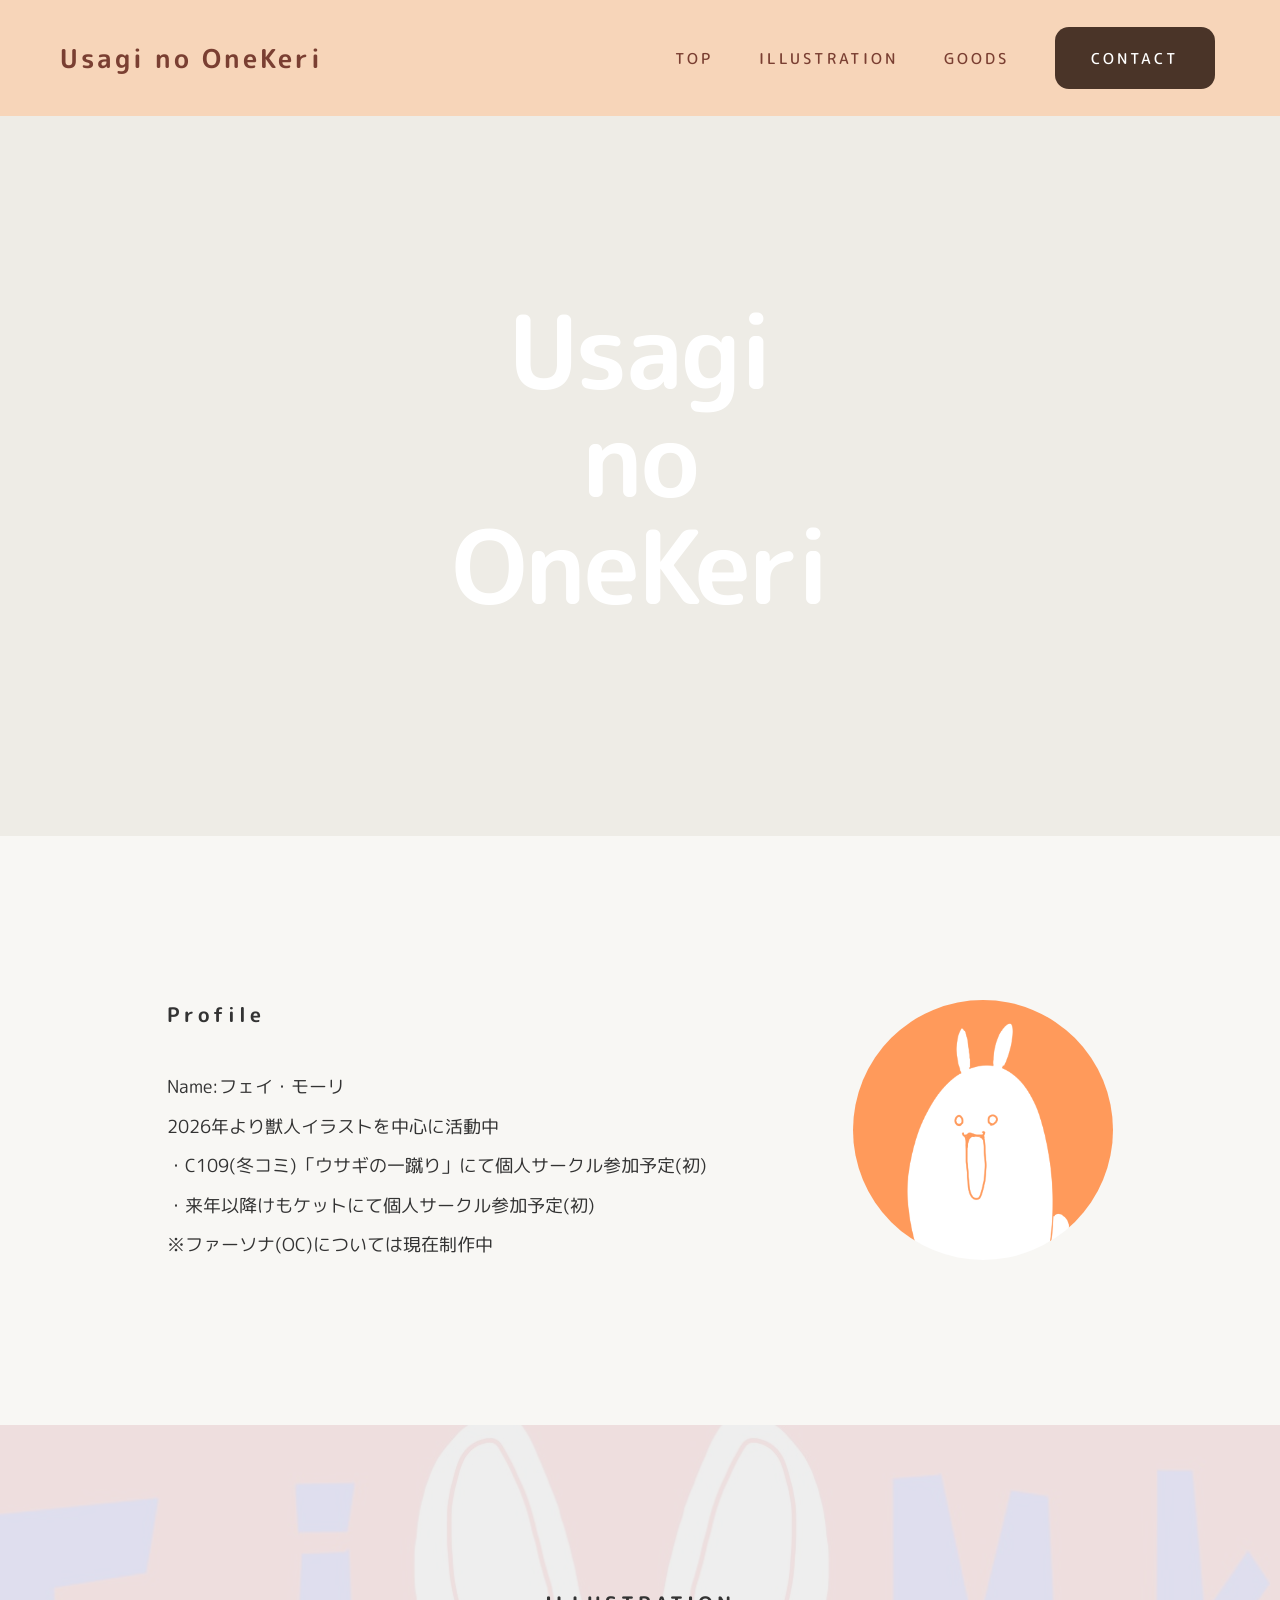
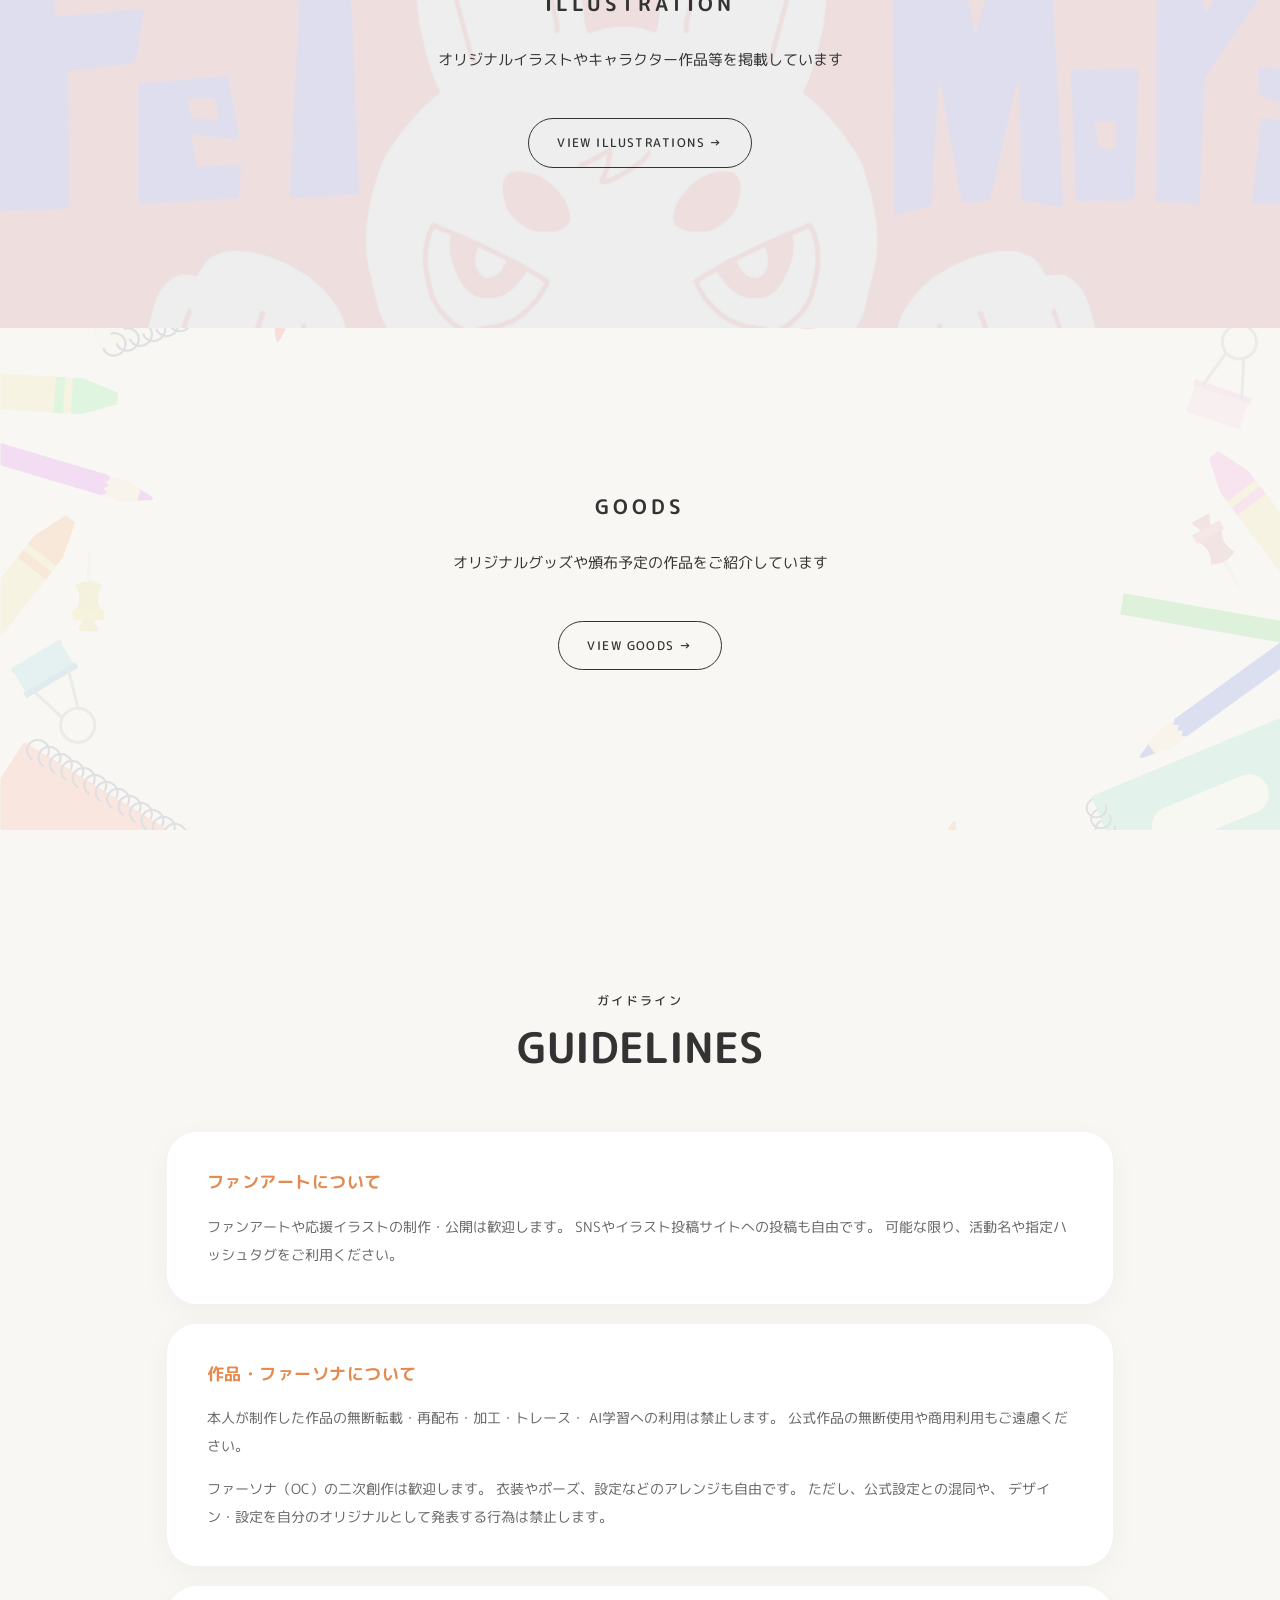
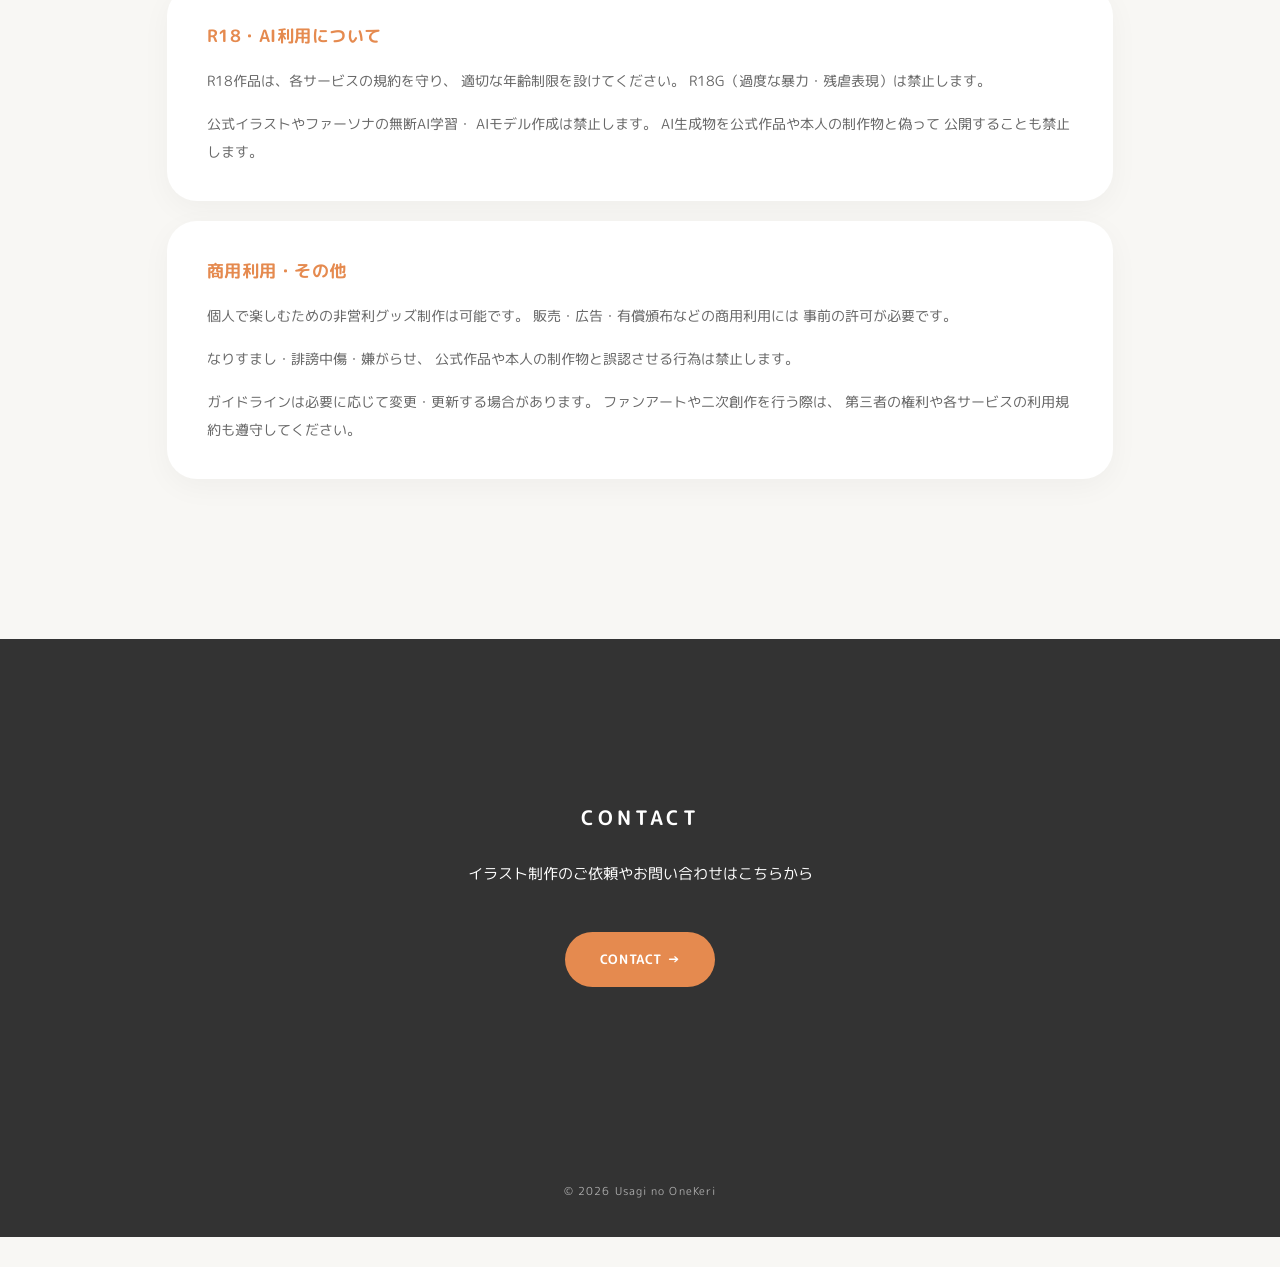
==== commit 2b830e43: "Add Google Ads script to footer section" ====
--- a/index.html
+++ b/index.html
@@ -203,9 +203,12 @@
     <footer>
       <p>&copy; 2026 Usagi no OneKeri</p>
     </footer>
+    <div style="text-align: center; margin: 30px auto 10px auto; max-width: 100%; padding: 0">
+      <script async src="https://pagead2.googlesyndication.com/pagead/js/adsbygoogle.js?client=ca-pub-6298691353521688"
+     crossorigin="anonymous"></script>
+    </div>
     <!-- TOPへ戻るボタン -->
     <button id="pageTop" class="page-top">↑</button>
-
     <script>
       const pageTop = document.getElementById("pageTop");
 
--- a/css/style.css
+++ b/css/style.css
@@ -1,3 +1,8 @@
+/* =========================================================
+   Usagi no OneKeri - style.css
+   整理版：見た目・レイアウトを維持しつつ重複を整理
+========================================================= */
+
 /* =========================
    RESET
 ========================= */
@@ -58,7 +63,6 @@
   letter-spacing: 3px;
 }
 
-/* PC：ナビゲーション表示 */
 .header nav ul {
   display: flex;
   align-items: center;
@@ -74,140 +78,7 @@
   letter-spacing: 3px;
 }
 
-/* CONTACTボタン */
-.contact-button {
-  border: none !important;
-}
-
-.contact-button::after {
-  display: none !important;
-  content: none !important;
-}
-
-.contact-button a {
-  display: flex;
-  align-items: center;
-  justify-content: center;
-  min-width: 160px;
-  height: 62px;
-  padding: 0 26px;
-  background-color: #4a3428;
-  color: #ffffff !important;
-  border: none !important;
-  border-radius: 14px;
-  text-decoration: none !important;
-  letter-spacing: 3px;
-  transition: background-color 0.3s ease;
-}
-
-.contact-button a::after {
-  display: none !important;
-  content: none !important;
-}
-
-.contact-button a:hover {
-  background-color: #624638;
-  border: none !important;
-  text-decoration: none !important;
-}
-
-/* PCではハンバーガーボタンを非表示 */
-.hamburger {
-  display: none;
-}
-
-
-/* ==========================================
-   MOBILE (画面幅 768px 以下)
-   ========================================== */
-@media screen and (max-width: 768px) {
-  .header {
-    height: 80px; /* スマホ用に少し高さをコンパクトに */
-    padding: 0 20px;
-  }
-
-  .logo a {
-    font-size: 20px;
-    letter-spacing: 1.5px;
-  }
-
-  /* ハンバーガーボタンを表示 */
-  .hamburger {
-    display: flex;
-    flex-direction: column;
-    justify-content: space-between;
-    width: 30px;
-    height: 22px;
-    background: transparent;
-    border: none;
-    cursor: pointer;
-    padding: 0;
-    z-index: 200;
-  }
-
-  /* ハンバーガーの3本線 */
-  .hamburger span {
-    width: 100%;
-    height: 3px;
-    background-color: #7a3f32;
-    border-radius: 2px;
-    transition: all 0.3s ease;
-  }
-
-  /* モバイル：メニューの画面全体オーバーレイ */
-  .header nav {
-    position: fixed;
-    top: 0;
-    right: -100%; /* 初期状態は画面外へ */
-    width: 100%;
-    height: 100vh;
-    background-color: #f7d5b9; /* ブランドカラーの背景 */
-    display: flex;
-    justify-content: center;
-    align-items: center;
-    transition: right 0.3s cubic-bezier(0.4, 0, 0.2, 1);
-    z-index: 150;
-  }
-
-  /* モバイル：縦並び配置 */
-  .header nav ul {
-    flex-direction: column;
-    gap: 32px;
-    text-align: center;
-  }
-
-  .header nav ul li a {
-    font-size: 18px;
-  }
-
-  /* ----------------------------------
-     JSで .is-active が付与された時の動き
-     ---------------------------------- */
-
-  /* メニューを右からスライドイン */
-  .header nav.is-active {
-    right: 0;
-  }
-
-  /* 3本線を「×」に変形 */
-  .hamburger.is-active span:nth-child(1) {
-    transform: translateY(9.5px) rotate(45deg);
-  }
-  .hamburger.is-active span:nth-child(2) {
-    opacity: 0;
-  }
-  .hamburger.is-active span:nth-child(3) {
-    transform: translateY(-9.5px) rotate(-45deg);
-  }
-}
-
-/* =========================
-   NAVIGATION
-========================= */
-
 nav ul {
-  display: flex;
-  gap: 40px;
   list-style: none;
 }
 
@@ -239,57 +110,60 @@
   width: 100%;
 }
 
-/* =========================
-   TOP VISUAL
-========================= */
-
-.top {
-  min-height: 720px;
+/* CONTACTボタン */
+
+.contact-button {
+  border: none !important;
+}
+
+.contact-button::after,
+.contact-button a::after {
+  display: none !important;
+  content: none !important;
+}
+
+.contact-button a {
   display: flex;
   align-items: center;
   justify-content: center;
-  padding: 100px 6%;
-  background: #eeece6;
-  border-radius: 0;
-}
-
-.top-content {
-  width: 100%;
-  max-width: 1100px;
-  text-align: center;
-}
-
-.top-content p:first-child {
-  margin-bottom: 30px;
-  font-size: 12px;
-  font-weight: 500;
-  letter-spacing: 0.2em;
-}
-
-.top-content h1 {
-  margin-bottom: 35px;
-  font-size: clamp(50px, 8vw, 110px);
-  font-weight: 700;
-  line-height: 1.05;
-  letter-spacing: -0.02em;
-  color: #ffffff;
-  animation: fadeIn 1.8s ease-out forwards;
-}
-
-@keyframes fadeIn {
-  from {
-    opacity: 0;
-  }
-
-  to {
-    opacity: 1;
-  }
-}
+  min-width: 160px;
+  height: 62px;
+  padding: 0 26px;
+  background-color: #4a3428;
+  color: #fff !important;
+  border: none !important;
+  border-radius: 14px;
+  text-decoration: none !important;
+  letter-spacing: 3px;
+  transition: background-color 0.3s ease;
+}
+
+.contact-button a:hover {
+  background-color: #624638;
+  border: none !important;
+  text-decoration: none !important;
+}
+
+/* =========================
+   HAMBURGER
+========================= */
+
+.hamburger {
+  display: none;
+}
+
+/* =========================
+   TOP VISUAL
+========================= */
 
 .top {
   position: relative;
   width: 100%;
   min-height: 720px;
+  padding: 100px 6%;
+  display: flex;
+  align-items: center;
+  justify-content: center;
   overflow: hidden;
   background: #eeece6;
 }
@@ -306,7 +180,38 @@
 .top-content {
   position: relative;
   z-index: 1;
-}
+  width: 100%;
+  max-width: 1100px;
+  text-align: center;
+}
+
+.top-content p:first-child {
+  margin-bottom: 30px;
+  font-size: 12px;
+  font-weight: 500;
+  letter-spacing: 0.2em;
+}
+
+.top-content h1 {
+  margin-bottom: 35px;
+  font-size: clamp(50px, 8vw, 110px);
+  font-weight: 700;
+  line-height: 1.05;
+  letter-spacing: -0.02em;
+  color: #fff;
+  animation: fadeIn 1.8s ease-out forwards;
+}
+
+@keyframes fadeIn {
+  from {
+    opacity: 0;
+  }
+
+  to {
+    opacity: 1;
+  }
+}
+
 /* =========================
    SCROLL ARROW
 ========================= */
@@ -357,6 +262,7 @@
   font-size: 18px;
   line-height: 2.2;
 }
+
 .about-content {
   display: flex;
   align-items: center;
@@ -381,6 +287,7 @@
   height: 100%;
   object-fit: cover;
 }
+
 /* =========================
    ILLUSTRATION PREVIEW
 ========================= */
@@ -388,7 +295,7 @@
 .works-preview {
   position: relative;
   padding: 160px 6%;
-  background: #ffffff;
+  background: #fff;
   text-align: center;
   border-radius: 0;
   overflow: hidden;
@@ -398,9 +305,7 @@
   content: "";
   position: absolute;
   inset: 0;
-  background-image: url("../images/topimage.jpg");
-  background-size: cover;
-  background-position: center;
+  background: url("../images/topimage.jpg") center / cover no-repeat;
   opacity: 0.18;
   filter: brightness(0.65);
   z-index: 0;
@@ -420,9 +325,10 @@
   font-size: 15px;
 }
 
-.works-preview a {
+.works-preview a,
+.goods-preview a,
+.goods-shop a {
   display: inline-block;
-  padding: 13px 28px;
   border: 1px solid #333;
   border-radius: 50px;
   font-size: 12px;
@@ -434,7 +340,14 @@
     transform 0.3s ease;
 }
 
-.works-preview a:hover {
+.works-preview a,
+.goods-preview a {
+  padding: 13px 28px;
+}
+
+.works-preview a:hover,
+.goods-preview a:hover,
+.goods-shop a:hover {
   background: #333;
   color: #fff;
   transform: translateY(-3px);
@@ -456,9 +369,7 @@
   content: "";
   position: absolute;
   inset: 0;
-  background-image: url("../images/gazai.png");
-  background-size: cover;
-  background-position: center;
+  background: url("../images/gazai.png") center / cover no-repeat;
   opacity: 0.12;
   z-index: 0;
 }
@@ -478,26 +389,6 @@
 .goods-preview p {
   margin-bottom: 45px;
   font-size: 15px;
-}
-
-.goods-preview a {
-  display: inline-block;
-  padding: 13px 28px;
-  border: 1px solid #333;
-  border-radius: 50px;
-  font-size: 12px;
-  font-weight: 500;
-  letter-spacing: 0.12em;
-  transition:
-    background 0.3s ease,
-    color 0.3s ease,
-    transform 0.3s ease;
-}
-
-.goods-preview a:hover {
-  background: #333;
-  color: #fff;
-  transform: translateY(-3px);
 }
 
 /* =========================
@@ -529,15 +420,14 @@
     transform 0.3s ease;
 }
 
-.filter-button:hover {
-  background-color: #8b4a3a;
-  color: #ffffff;
-  transform: translateY(-2px);
-}
-
+.filter-button:hover,
 .filter-button.active {
   background-color: #8b4a3a;
-  color: #ffffff;
+  color: #fff;
+}
+
+.filter-button:hover {
+  transform: translateY(-2px);
 }
 
 /* =========================
@@ -551,8 +441,8 @@
 }
 
 .guidelines .section-title {
+  margin-bottom: 60px;
   text-align: center;
-  margin-bottom: 60px;
 }
 
 .section-title p {
@@ -576,24 +466,24 @@
 
 .guideline-card {
   padding: 35px 40px;
-  background: #ffffff;
+  background: #fff;
   border-radius: 30px;
   box-shadow: 0 8px 30px rgba(0, 0, 0, 0.04);
 }
 
 .guideline-card h3 {
   margin-bottom: 15px;
+  color: #e58a4f;
   font-size: 17px;
   font-weight: 700;
   letter-spacing: 0.03em;
-  color: #e58a4f;
 }
 
 .guideline-card p {
   margin-bottom: 15px;
+  color: #666;
   font-size: 14px;
   line-height: 2;
-  color: #666;
 }
 
 .guideline-card p:last-child {
@@ -621,237 +511,33 @@
   font-size: 15px;
 }
 
-/* =========================
-   下層ページの背景とモヤの設定
+.contact-preview .button {
+  display: inline-block;
+  padding: 16px 35px;
+  background: #e58a4f;
+  color: #fff;
+  border-radius: 30px;
+  font-size: 13px;
+  font-weight: 700;
+  letter-spacing: 0.05em;
+  text-decoration: none;
+  transition:
+    transform 0.3s ease,
+    opacity 0.3s ease;
+}
+
+.contact-preview .button:hover {
+  transform: translateY(-3px);
+  opacity: 0.85;
+}
+
+/* =========================
+   SUB PAGE BACKGROUND
 ========================= */
 
 .illustration-page,
 .goods-page,
 .contact-page {
-  position: relative;
-  background-image: url("../images/gazai.png");
-  background-size: cover;
-  background-position: center;
-  background-attachment: fixed;
-  background-repeat: no-repeat;
-  z-index: 1;
-}
-
-/* 背景の上にだけ白いモヤを重ねる（コンテンツの邪魔をしないよう z-index: -1 に配置） */
-.illustration-page::before,
-.goods-page::before,
-.contact-page::before {
-  content: "";
-  position: absolute;
-  inset: 0;
-  background: rgba(248, 247, 244, 0.9); 
-  z-index: -1; 
-}
-
-/* =========================
-   各コンテンツを手前に出す設定
-========================= */
-
-.illustration-page > *,
-.goods-page > *,
-.contact-page > *,
-main > div,
-main > section,
-.guidelines {
-  position: relative;
-  z-index: 2;
-}
-
-/* =========================
-   消失していたCONTACTボタンのデザイン完全復元
-========================= */
-
-/* ボタン共通の立体感と重なり順を設定 */
-.contact-page a,
-.contact-page button,
-.contact-page [class*="button"],
-.contact-page [class*="icon"] {
-  position: relative !important;
-  z-index: 5 !important;
-  pointer-events: auto !important; /* クリック操作を有効化 */
-}
-
-/* 「SEND E-MAIL」と「CONTACT FORM」ボタンのデザインをゼロから再定義 */
-.contact-page a[href^="mailto:"],
-.contact-page a[href*="form"],
-.contact-page .contact-content a,
-.contact-page main a[href*="mailto"] {
-  display: inline-flex !important;
-  align-items: center;
-  justify-content: center;
-  min-width: 180px;
-  height: 54px;
-  margin: 10px;
-  padding: 0 30px;
-  background-color: #4a3428 !important; /* ナビボタンと同じ高級感のある焦げ茶色 */
-  color: #ffffff !important;           /* 文字色を白にしてクッキリ見せる */
-  border-radius: 50px !important;       /* 丸っこい可愛いボタンに変身 */
-  font-size: 13px;
-  font-weight: 600;
-  letter-spacing: 1px;
-  text-decoration: none !important;
-  box-shadow: 0 4px 15px rgba(74, 52, 40, 0.15); /* ほんのり影をつけて押しやすく */
-  transition: background-color 0.3s ease, transform 0.3s ease;
-}
-
-/* ボタンにマウスを乗せたときのふわっとした演出 */
-.contact-page a[href^="mailto:"]:hover,
-.contact-page a[href*="form"]:hover {
-  background-color: #624638 !important; /* 少し明るい茶色に変化 */
-  transform: translateY(-2px);           /* ぴょこっと上に浮き上がる */
-}
-
-
-/* =========================
-   コンテンツとボタンをクッキリ最前面に出す設定
-========================= */
-
-/* ページ内のすべての文字、ボタン、リンクの入った箱をモヤより手前に配置 */
-.illustration-page > *,
-.goods-page > *,
-.contact-page > *,
-main > div,
-main > section,
-.guidelines {
-  position: relative;
-  z-index: 2; /* モヤより手前へ */
-}
-
-/* SEND E-MAIL、CONTACT FORMボタン、SNSアイコン等を完全にクッキリ最前面に出す */
-.contact-page a,
-.contact-page button,
-.contact-page .contact-button a,
-.contact-page [class*="button"],
-.contact-page [class*="icon"] {
-  position: relative !important;
-  z-index: 10 !important; /* 最前面に固定 */
-  display: inline-flex !important; /* ボタンが消えないように表示形式を固定 */
-  opacity: 1 !important; /* 透明化を完全に解除 */
-  visibility: visible !important;
-  pointer-events: auto !important; /* クリック・タップ操作を100%有効化 */
-}
-
-
-
-/* =========================
-   FOOTER
-========================= */
-
-footer,
-.footer {
-  padding: 35px 6%;
-  background: #333;
-  color: #aaa;
-  text-align: center;
-}
-
-footer p,
-.footer p {
-  font-size: 11px;
-  letter-spacing: 0.1em;
-}
-
-/* =========================
-   SOCIAL LINKS
-========================= */
-
-.social-links {
-  display: flex;
-  align-items: center;
-  gap: 20px;
-  margin-top: 30px;
-  padding: 0;
-  list-style: none;
-}
-
-.social-links li {
-  width: 60px;
-  height: 60px;
-}
-
-.social-links a {
-  display: flex;
-  align-items: center;
-  justify-content: center;
-  width: 60px;
-  height: 60px;
-  background: #ffffff;
-  border-radius: 18px;
-  box-shadow: 0 6px 20px rgba(0, 0, 0, 0.06);
-  transition:
-    transform 0.3s ease,
-    box-shadow 0.3s ease;
-}
-
-.social-links img {
-  width: 38px;
-  height: 38px;
-  object-fit: contain;
-}
-
-.social-links a:hover {
-  transform: translateY(-5px);
-  box-shadow: 0 10px 25px rgba(0, 0, 0, 0.1);
-}
-
-/* =========================
-   PAGE TOP BUTTON
-========================= */
-
-.page-top {
-  position: fixed;
-  right: 30px;
-  bottom: 30px;
-
-  width: 55px;
-  height: 55px;
-
-  display: flex;
-  align-items: center;
-  justify-content: center;
-
-  border: none;
-  border-radius: 50%;
-
-  background: #e58a4f;
-  color: #ffffff;
-
-  font-size: 24px;
-  font-weight: 700;
-  line-height: 1;
-
-  cursor: pointer;
-
-  opacity: 0;
-  visibility: hidden;
-
-  z-index: 9998;
-
-  transition:
-    opacity 0.3s ease,
-    visibility 0.3s ease,
-    transform 0.3s ease;
-}
-
-.page-top.show {
-  opacity: 1;
-  visibility: visible;
-}
-
-.page-top:hover {
-  transform: translateY(-5px);
-}
-
-/* =========================
-   ILLUSTRATION PAGE
-========================= */
-
-.illustration-page {
   position: relative;
   width: 100%;
   background-image:
@@ -861,15 +547,177 @@
   background-position: center;
   background-repeat: no-repeat;
   background-attachment: fixed;
-}
+  z-index: 1;
+}
+
+.illustration-page::before,
+.goods-page::before,
+.contact-page::before {
+  content: "";
+  position: absolute;
+  inset: 0;
+  background: rgba(248, 247, 244, 0.9);
+  z-index: -1;
+}
+
+.illustration-page > *,
+.goods-page > *,
+.contact-page > *,
+main > div,
+main > section,
+.guidelines {
+  position: relative;
+  z-index: 2;
+}
+
+/* =========================
+   CONTACT PAGE BUTTONS
+========================= */
+
+.contact-page a,
+.contact-page button,
+.contact-page [class*="button"],
+.contact-page [class*="icon"] {
+  position: relative !important;
+  z-index: 10 !important;
+  pointer-events: auto !important;
+  opacity: 1 !important;
+  visibility: visible !important;
+}
+
+.contact-page a[href*="form"] {
+  display: inline-flex !important;
+  align-items: center;
+  justify-content: center;
+  min-width: 180px;
+  height: 54px;
+  margin: 10px;
+  padding: 0 30px;
+  background-color: #4a3428 !important;
+  color: #fff !important;
+  border-radius: 50px !important;
+  font-size: 13px;
+  font-weight: 600;
+  letter-spacing: 1px;
+  text-decoration: none !important;
+  box-shadow: 0 4px 15px rgba(74, 52, 40, 0.15);
+  transition:
+    background-color 0.3s ease,
+    transform 0.3s ease;
+}
+
+.contact-page a[href*="form"]:hover {
+  background-color: #624638 !important;
+  transform: translateY(-2px);
+}
+
+/* =========================
+   FOOTER
+========================= */
+
+footer,
+.footer {
+  padding: 35px 6%;
+  background: #333;
+  color: #aaa;
+  text-align: center;
+}
+
+footer p,
+.footer p {
+  font-size: 11px;
+  letter-spacing: 0.1em;
+}
+
+/* =========================
+   SOCIAL LINKS
+========================= */
+
+.social-links {
+  display: flex;
+  align-items: center;
+  gap: 20px;
+  margin-top: 30px;
+  padding: 0;
+  list-style: none;
+}
+
+.social-links li {
+  width: 60px;
+  height: 60px;
+}
+
+.social-links a {
+  display: flex;
+  align-items: center;
+  justify-content: center;
+  width: 60px;
+  height: 60px;
+  background: #fff;
+  border-radius: 18px;
+  box-shadow: 0 6px 20px rgba(0, 0, 0, 0.06);
+  transition:
+    transform 0.3s ease,
+    box-shadow 0.3s ease;
+}
+
+.social-links img {
+  width: 38px;
+  height: 38px;
+  object-fit: contain;
+}
+
+.social-links a:hover {
+  transform: translateY(-5px);
+  box-shadow: 0 10px 25px rgba(0, 0, 0, 0.1);
+}
+
+/* =========================
+   PAGE TOP BUTTON
+========================= */
+
+.page-top {
+  position: fixed;
+  right: 30px;
+  bottom: 30px;
+  width: 55px;
+  height: 55px;
+  display: flex;
+  align-items: center;
+  justify-content: center;
+  border: none;
+  border-radius: 50%;
+  background: #e58a4f;
+  color: #fff;
+  font-size: 24px;
+  font-weight: 700;
+  line-height: 1;
+  cursor: pointer;
+  opacity: 0;
+  visibility: hidden;
+  z-index: 9998;
+  transition:
+    opacity 0.3s ease,
+    visibility 0.3s ease,
+    transform 0.3s ease;
+}
+
+.page-top.show {
+  opacity: 1;
+  visibility: visible;
+}
+
+.page-top:hover {
+  transform: translateY(-5px);
+}
+
+/* =========================
+   ILLUSTRATION PAGE
+========================= */
 
 .illustration-page .page-title,
-.illustration-page .illustration-filter,
-.illustration-page .illustration-list {
-  background: transparent;
-}
-
-.illustration-page .page-title {
+.goods-page .page-title,
+.contact-page .page-title {
   padding: 150px 6% 100px;
   text-align: center;
 }
@@ -893,6 +741,12 @@
   font-size: 14px;
 }
 
+.illustration-page .page-title,
+.illustration-page .illustration-filter,
+.illustration-page .illustration-list {
+  background: transparent;
+}
+
 .illustration-list {
   padding: 0 6% 160px;
 }
@@ -901,14 +755,15 @@
   max-width: 1200px;
   margin: 0 auto;
   display: grid;
-  grid-template-columns: repeat(2, 1fr);
+  grid-template-columns: repeat(2, minmax(0, 1fr));
   gap: 80px 40px;
 }
 
 .illustration-item {
+  width: 100%;
   overflow: hidden;
   border-radius: 0;
-  background: #ffffff;
+  background: #fff;
   transition:
     transform 0.4s ease,
     box-shadow 0.4s ease;
@@ -942,8 +797,8 @@
 }
 
 .illustration-info p {
+  color: #888;
   font-size: 13px;
-  color: #888;
 }
 
 .illustration-info h2 a {
@@ -966,21 +821,7 @@
 ========================= */
 
 .contact-page {
-  position: relative;
-  width: 100%;
   padding-bottom: 20px !important;
-  background-image:
-    linear-gradient(rgba(248, 247, 244, 0.15), rgba(248, 247, 244, 0.15)),
-    url("../images/gazai.png");
-  background-size: cover;
-  background-position: center;
-  background-repeat: no-repeat;
-  background-attachment: fixed;
-}
-
-.contact-page .page-title {
-  padding: 150px 6% 100px;
-  text-align: center;
 }
 
 .contact-item {
@@ -1000,45 +841,9 @@
 
 .contact-item p {
   margin-bottom: 12px;
+  color: #666;
   font-size: 14px;
   line-height: 2;
-  color: #666;
-}
-
-.email-link {
-  font-size: 18px;
-  font-weight: 500;
-  color: #e58a4f;
-  transition: opacity 0.3s ease;
-}
-
-.email-link:hover {
-  opacity: 0.6;
-}
-
-.contact-page .contact-button {
-  max-width: 700px;
-  margin: 0 auto;
-  text-align: left;
-}
-
-.contact-page .contact-button .button {
-  display: inline-block;
-  padding: 16px 35px;
-  background: #e58a4f;
-  color: #ffffff;
-  border-radius: 50px;
-  font-size: 13px;
-  font-weight: 700;
-  letter-spacing: 0.05em;
-  transition:
-    transform 0.3s ease,
-    opacity 0.3s ease;
-}
-
-.contact-button .button:hover {
-  transform: translateY(-3px);
-  opacity: 0.85;
 }
 
 .request-flow {
@@ -1054,7 +859,7 @@
   min-height: 200px;
   padding: 30px 35px;
   padding-right: 230px;
-  background: #ffffff;
+  background: #fff;
   border-radius: 25px;
   box-shadow: 0 8px 30px rgba(0, 0, 0, 0.04);
   opacity: 0;
@@ -1073,10 +878,13 @@
   position: absolute;
   top: 50%;
   right: 30px;
-  transform: translateY(-50%);
   width: 200px;
   height: 170px;
+  max-width: 200px;
+  max-height: 170px;
   object-fit: contain;
+  object-position: center;
+  transform: translateY(-50%);
 }
 
 .flow-item span {
@@ -1096,46 +904,25 @@
 
 .flow-item p {
   margin: 0;
+  color: #666;
   font-size: 14px;
   line-height: 1.9;
-  color: #666;
 }
 
 /* =========================
    GOODS PAGE
 ========================= */
-
-.goods-page {
-  position: relative;
-  width: 100%;
-  background-image:
-    linear-gradient(rgba(248, 247, 244, 0.15), rgba(248, 247, 244, 0.15)),
-    url("../images/gazai.png");
-  background-size: cover;
-  background-position: center;
-  background-repeat: no-repeat;
-  background-attachment: fixed;
-}
-
-.goods-page .page-title {
-  padding: 150px 6% 100px;
-  text-align: center;
-}
 
 .goods-page .page-title > p:first-child {
   margin-bottom: 20px;
+  color: #8b4a3a;
   font-size: 12px;
   font-weight: 500;
   letter-spacing: 0.2em;
-  color: #8b4a3a;
 }
 
 .goods-page .page-title h1 {
   margin-bottom: 25px;
-  font-size: clamp(55px, 8vw, 100px);
-  font-weight: 700;
-  line-height: 1;
-  letter-spacing: -0.03em;
 }
 
 .goods-page .page-title > p:last-child {
@@ -1148,8 +935,8 @@
 
 .goods-slider {
   width: 100%;
+  padding: 20px 0;
   overflow: hidden;
-  padding: 20px 0;
 }
 
 .goods-track {
@@ -1183,7 +970,7 @@
   flex: 0 0 320px;
   overflow: hidden;
   border-radius: 0;
-  background: #ffffff;
+  background: #fff;
   transition:
     transform 0.4s ease,
     box-shadow 0.4s ease;
@@ -1195,22 +982,18 @@
 }
 
 .goods-image {
+  width: 100%;
+  aspect-ratio: 4 / 3;
   overflow: hidden;
   background: #eeece6;
 }
 
-.goods-image img {
-  display: block;
-  width: 100%;
-  aspect-ratio: 4 / 3;
-  object-fit: cover;
-  transition: transform 0.5s ease;
-}
 .goods-image img {
   display: block;
   width: 100%;
   height: 100%;
   object-fit: contain;
+  transition: transform 0.5s ease;
 }
 
 .goods-item:hover .goods-image img {
@@ -1229,8 +1012,8 @@
 }
 
 .goods-info p {
+  color: #888;
   font-size: 13px;
-  color: #888;
 }
 
 .goods-shop {
@@ -1239,24 +1022,7 @@
 }
 
 .goods-shop a {
-  display: inline-block;
   padding: 15px 32px;
-  border: 1px solid #333;
-  border-radius: 50px;
-  color: #333;
-  font-size: 12px;
-  font-weight: 500;
-  letter-spacing: 0.12em;
-  transition:
-    background 0.3s ease,
-    color 0.3s ease,
-    transform 0.3s ease;
-}
-
-.goods-shop a:hover {
-  background: #333;
-  color: #ffffff;
-  transform: translateY(-3px);
 }
 
 /* =========================
@@ -1285,10 +1051,10 @@
 }
 
 .lightbox img {
+  width: auto;
+  height: auto;
   max-width: 90vw;
   max-height: 90vh;
-  width: auto;
-  height: auto;
   object-fit: contain;
   border-radius: 20px;
   transform: scale(0.95);
@@ -1303,14 +1069,14 @@
   position: absolute;
   top: 20px;
   right: 30px;
+  z-index: 10000;
   border: none;
   background: none;
-  color: white;
+  color: #fff;
   font-size: 50px;
   font-weight: 300;
   line-height: 1;
   cursor: pointer;
-  z-index: 10000;
   transition: opacity 0.2s ease;
 }
 
@@ -1322,59 +1088,89 @@
   cursor: zoom-in;
 }
 
-/* =========================
-   HEADER - MOBILE
-========================= */
+/* =========================================================
+   MOBILE - 768px以下
+========================================================= */
 
 @media screen and (max-width: 768px) {
+  /* HEADER */
 
   .header {
     width: 100%;
-    height: auto;
-    min-height: 0;
-    padding: 22px 20px 24px;
+    height: 80px;
+    padding: 0 20px;
+  }
+
+  .logo a {
+    font-size: 20px;
+    letter-spacing: 1.5px;
+  }
+
+  .hamburger {
     display: flex;
     flex-direction: column;
+    justify-content: center;
     align-items: center;
-    justify-content: center;
-    gap: 18px;
-  }
-
-  .logo {
+    gap: 6px;
+    width: 44px;
+    height: 44px;
+    padding: 0;
+    border: none;
+    background: transparent;
+    cursor: pointer;
+    position: relative;
+    z-index: 200;
+  }
+
+  .hamburger span {
+    display: block;
+    width: 26px;
+    height: 2px;
+    background-color: #7a3f32;
+    border-radius: 2px;
+    transition:
+      transform 0.3s ease,
+      opacity 0.3s ease;
+  }
+
+  .hamburger.is-active span:nth-child(1) {
+    transform: translateY(9.5px) rotate(45deg);
+  }
+
+  .hamburger.is-active span:nth-child(2) {
+    opacity: 0;
+  }
+
+  .hamburger.is-active span:nth-child(3) {
+    transform: translateY(-9.5px) rotate(-45deg);
+  }
+
+  .header nav {
+    position: fixed;
+    top: 0;
+    right: -100%;
     width: 100%;
-    text-align: center;
-  }
-
-  .logo a {
-    font-size: 21px;
-    letter-spacing: 2px;
-    white-space: nowrap;
-  }
-
-  .header nav {
-    width: 100%;
-  }
-
-  .header nav ul {
-    width: 100%;
+    height: 100vh;
     display: flex;
     align-items: center;
     justify-content: center;
-    flex-wrap: wrap;
-    gap: 12px 18px;
-    margin: 0;
-    padding: 0;
-  }
-
-  .header nav ul li {
-    flex-shrink: 0;
+    background-color: #f7d5b9;
+    transition: right 0.3s cubic-bezier(0.4, 0, 0.2, 1);
+    z-index: 150;
+  }
+
+  .header nav.is-active {
+    right: 0;
+  }
+
+  .header nav ul {
+    flex-direction: column;
+    gap: 32px;
+    text-align: center;
   }
 
   .header nav ul li a {
-    display: block;
-    font-size: 10px;
-    letter-spacing: 2px;
-    white-space: nowrap;
+    font-size: 18px;
   }
 
   .contact-button a {
@@ -1386,19 +1182,15 @@
     letter-spacing: 2px;
   }
 
-  /* hover effect is unnecessary on touch screens */
   nav a::after {
     display: none;
   }
-
-}
 
   /* TOP */
 
   .top {
     min-height: 600px;
     padding: 80px 6%;
-    border-radius: 0;
   }
 
   .top-content p:first-child {
@@ -1429,33 +1221,69 @@
     line-height: 2;
   }
 
-  /* ILLUSTRATION PREVIEW */
-
-  .works-preview {
+  .about-content {
+    flex-direction: column;
+    align-items: center;
+    justify-content: flex-start;
+    gap: 35px;
+    width: 100%;
+  }
+
+  .about-icon {
+    order: 1;
+    width: 220px;
+    height: 220px;
+    margin: 0 auto;
+  }
+
+  .about-text {
+    order: 2;
+    width: 100%;
+    max-width: 100%;
+    min-width: 0;
+    padding: 0 10px;
+    margin: 0;
+    overflow-wrap: break-word;
+  }
+
+  .about-text h2 {
+    width: 100%;
+    margin: 0 0 25px;
+  }
+
+  .about-text p {
+    width: 100%;
+    max-width: 100%;
+    margin: 0 0 14px;
+    padding: 0;
+    font-size: 16px;
+    line-height: 1.9;
+    overflow-wrap: anywhere;
+    word-break: normal;
+  }
+
+  /* PREVIEWS */
+
+  .works-preview,
+  .goods-preview,
+  .contact-preview {
     padding: 100px 8%;
-    border-radius: 0;
-  }
-
-  .works-preview p {
-    font-size: 14px;
-  }
-
-  /* GOODS PREVIEW */
-
-  .goods-preview {
-    padding: 100px 8%;
-    border-radius: 0;
-  }
-
+  }
+
+  .works-preview p,
   .goods-preview p {
     font-size: 14px;
   }
 
+  .contact-preview p {
+    font-size: 13px;
+  }
+
   /* GUIDELINES */
 
   .guidelines {
+    display: block;
     padding: 100px 8%;
-    display: block;
   }
 
   .guidelines .section-title {
@@ -1475,17 +1303,6 @@
     font-size: 13px;
   }
 
-  /* CONTACT PREVIEW */
-
-  .contact-preview {
-    padding: 100px 8%;
-    border-radius: 0;
-  }
-
-  .contact-preview p {
-    font-size: 13px;
-  }
-
   /* FOOTER */
 
   footer,
@@ -1493,27 +1310,17 @@
     padding: 30px 6%;
   }
 
-  /* =========================
-   PAGE TOP BUTTON - MOBILE
-========================= */
-
-@media screen and (max-width: 768px) {
+  /* PAGE TOP */
 
   .page-top {
     right: 18px;
     bottom: 20px;
-
     width: 50px;
     height: 50px;
-
     font-size: 22px;
-
-    z-index: 9998;
-  }
-
-}
-
-  /* ILLUSTRATION PAGE */
+  }
+
+  /* SUB PAGE TITLE */
 
   .illustration-page .page-title,
   .goods-page .page-title,
@@ -1531,6 +1338,8 @@
     font-size: 13px;
   }
 
+  /* ILLUSTRATION */
+
   .illustration-list {
     padding: 0 8% 100px;
   }
@@ -1541,7 +1350,6 @@
   }
 
   .illustration-item img {
-    display: block;
     width: 100%;
     height: auto;
     object-fit: contain;
@@ -1569,7 +1377,7 @@
     font-size: 40px;
   }
 
-  /* CONTACT PAGE */
+  /* CONTACT */
 
   .contact-item h2 {
     font-size: 24px;
@@ -1577,6 +1385,28 @@
 
   .contact-item p {
     font-size: 13px;
+  }
+
+  .contact-buttons {
+    width: 100%;
+    display: flex;
+    flex-direction: column;
+    align-items: center;
+    justify-content: center;
+    gap: 15px;
+    margin: 25px auto 0;
+  }
+
+  .contact-buttons .button {
+    display: flex !important;
+    align-items: center;
+    justify-content: center;
+    width: 100% !important;
+    max-width: 100%;
+    min-width: 0;
+    min-height: 58px;
+    margin: 0 !important;
+    padding: 0 20px !important;
   }
 
   .flow-item {
@@ -1586,33 +1416,39 @@
   }
 
   .flow-image {
-    position: static;
+    display: none;
+  }
+
+  /* SOCIAL / SERVICES */
+
+  .social-links {
+    display: grid !important;
+    grid-template-columns: repeat(3, 1fr) !important;
+    align-items: center;
+    justify-items: center;
+    gap: 18px 12px !important;
     width: 100%;
-    height: auto;
-    margin: 20px 0 0;
-    transform: none;
-  }
-  /* =========================
-   CONTACT FLOW IMAGE - PC
-========================= */
-
-.flow-item {
-  position: relative;
-}
-
-.flow-image {
-  position: absolute !important;
-  top: 50% !important;
-  right: 30px !important;
-  width: 180px !important;
-  height: 150px !important;
-  max-width: 180px !important;
-  max-height: 150px !important;
-  object-fit: contain !important;
-  transform: translateY(-50%) !important;
-}
-
-  /* GOODS PAGE */
+    max-width: 330px;
+    margin: 30px auto 0;
+    padding: 0;
+  }
+
+  .social-links li {
+    width: 65px;
+    height: 65px;
+  }
+
+  .social-links a {
+    width: 65px;
+    height: 65px;
+  }
+
+  .social-links img {
+    width: 55px;
+    height: 55px;
+  }
+
+  /* GOODS */
 
   .goods-list {
     padding: 0 0 100px;
@@ -1660,133 +1496,222 @@
     font-size: 12px;
   }
 }
-/* =========================
-   下層ページの背景とモヤの設定（完成版）
-========================= */
-
-.illustration-page,
-.goods-page,
-.contact-page {
-  position: relative;
-  background-image: url("../images/gazai.png");
-  background-size: cover;
-  background-position: center;
-  background-attachment: fixed;
-  background-repeat: no-repeat;
-  z-index: 1;
-}
-
-.illustration-page::before,
-.goods-page::before,
-.contact-page::before {
-  content: "";
-  position: absolute;
-  inset: 0;
-  background: rgba(248, 247, 244, 0.9); 
-  z-index: -1; /* モヤを完全に後ろに回す */
-}
-
-/* =========================
-   文字のかすみを消し、ボタンのデザインを完全復元する設定
-========================= */
-
-/* 各要素の重なり順を正しくして、白いモヤの後ろに隠れるのを防ぐ */
-.illustration-page > *,
-.goods-page > *,
-.contact-page > *,
-main > div,
-main > section,
-.guidelines {
-  position: relative;
-  z-index: 2;
-}
-
-/* ★修正ポイント：ボタン元のデザイン（丸み・サイズ）を壊さず、色と重なり順だけを正す */
-.contact-page a,
-.contact-page button,
-.contact-page [class*="button"],
-.contact-page [class*="icon"] {
-  position: relative !important;
-  z-index: 5 !important;
-  pointer-events: auto !important; /* クリック操作を100%有効化 */
-}
-
-/* 「SEND E-MAIL」と「CONTACT FORM」の文字色を元の見え方に修正 */
-.contact-page .contact-content a {
-  color: #7a3f32 !important; /* ロゴやナビと同じ焦げ茶色にしてクッキリ見せる */
-}
-/* =========================
-   ILLUSTRATION GRID - PC
-========================= */
+
+/* =========================================================
+   PC - 769px以上
+========================================================= */
 
 @media screen and (min-width: 769px) {
+  /* ILLUSTRATION GRID */
+
   .illustration-grid {
-    display: grid !important;
-    grid-template-columns: repeat(2, minmax(0, 1fr)) !important;
-    gap: 80px 40px !important;
+    display: grid;
+    grid-template-columns: repeat(2, minmax(0, 1fr));
+    gap: 80px 40px;
     width: 100%;
     max-width: 1200px;
     margin: 0 auto;
   }
 
-  .illustration-item {
-    width: 100%;
-  }
-}
-/* =========================
-   CONTACT FLOW - PC
-   文字：左 / 画像：右
-========================= */
-
-@media screen and (min-width: 769px) {
+  /* CONTACT FLOW */
 
   .flow-item {
-    position: relative;
     min-height: 200px;
     padding: 30px 250px 30px 35px;
     overflow: visible;
   }
 
   .flow-image {
-    position: absolute !important;
-
-    top: 50% !important;
-    right: 30px !important;
-
-    width: 190px !important;
-    height: 150px !important;
-
-    max-width: 190px !important;
-    max-height: 150px !important;
-
-    object-fit: contain !important;
-    object-position: center !important;
-
-    margin: 0 !important;
-    transform: translateY(-50%) !important;
-  }
-
-}
-/* =========================
-   INDEX CONTACT BUTTON
-========================= */
-
-.contact-preview .button {
-  display: inline-block;
-  padding: 16px 35px;
-  background: #e58a4f;
-  color: #ffffff;
-  border-radius: 30px;
-  font-size: 13px;
-  font-weight: 700;
-  letter-spacing: 0.05em;
-  text-decoration: none;
-  transition:
-    transform 0.3s ease,
-    opacity 0.3s ease;
-}
-
-.contact-preview .button:hover {
-  transform: translateY(-3px);
-  opacity: 0.85;
-}+    position: absolute;
+    top: 50%;
+    right: 30px;
+    width: 190px;
+    height: 150px;
+    max-width: 190px;
+    max-height: 150px;
+    object-fit: contain;
+    object-position: center;
+    margin: 0;
+    transform: translateY(-50%);
+  }
+}
+
+/* =========================================================
+   MOBILE DEVICE SUPPORT - 430px以下
+========================================================= */
+
+@media screen and (max-width: 430px) {
+  .header {
+    height: 72px;
+    padding: 0 18px;
+  }
+
+  .logo a {
+    font-size: 18px;
+  }
+
+  .hamburger {
+    width: 44px;
+    height: 44px;
+  }
+
+  .header nav ul {
+    gap: 12px;
+  }
+
+  .header nav a {
+    font-size: 16px;
+  }
+
+  .page-title {
+    padding: 90px 20px 50px;
+  }
+
+  .page-title h1 {
+    font-size: 36px;
+  }
+
+  .page-title p {
+    font-size: 14px;
+  }
+
+  .contact-page {
+    padding-left: 16px;
+    padding-right: 16px;
+  }
+
+  .contact-item {
+    padding: 30px 20px;
+  }
+
+  .contact-item h2 {
+    font-size: 25px;
+  }
+
+  .contact-item p {
+    font-size: 14px;
+  }
+
+  .social-links {
+    grid-template-columns: repeat(3, 1fr) !important;
+    gap: 18px 12px !important;
+    max-width: 330px;
+  }
+
+  .social-links li,
+  .social-links a {
+    width: 65px;
+    height: 65px;
+  }
+
+  .social-links img {
+    width: 55px;
+    height: 55px;
+  }
+
+  .request-flow {
+    width: 100%;
+  }
+
+  .flow-item {
+    width: 100%;
+    padding: 25px 20px;
+    min-height: auto;
+  }
+
+  .flow-image {
+    display: none !important;
+  }
+
+  .goods-page {
+    width: 100%;
+    overflow: hidden;
+  }
+
+  .goods-item {
+    width: 280px;
+    flex-shrink: 0;
+  }
+
+  .goods-image {
+    width: 100%;
+    aspect-ratio: 4 / 3;
+  }
+
+  .goods-image img {
+    width: 100%;
+    height: 100%;
+    object-fit: contain;
+  }
+
+  .illustration-page {
+    width: 100%;
+    overflow: hidden;
+  }
+
+  .illustration-grid {
+    grid-template-columns: 1fr;
+    gap: 25px;
+  }
+
+  .illustration-item img {
+    width: 100%;
+    height: auto;
+  }
+}
+
+/* =========================================================
+   SMALL MOBILE - 375px以下
+========================================================= */
+
+@media screen and (max-width: 375px) {
+  .header {
+    padding: 0 14px;
+  }
+
+  .logo a {
+    font-size: 16px;
+  }
+
+  .page-title {
+    padding-left: 16px;
+    padding-right: 16px;
+  }
+
+  .page-title h1 {
+    font-size: 32px;
+  }
+
+  .contact-page {
+    padding-left: 12px;
+    padding-right: 12px;
+  }
+
+  .contact-item {
+    padding: 25px 16px;
+  }
+
+  .contact-item h2 {
+    font-size: 23px;
+  }
+
+  .social-links {
+    gap: 16px 8px !important;
+    max-width: 300px;
+  }
+
+  .social-links li,
+  .social-links a {
+    width: 60px;
+    height: 60px;
+  }
+
+  .social-links img {
+    width: 50px;
+    height: 50px;
+  }
+
+  .goods-item {
+    width: 260px;
+  }
+}
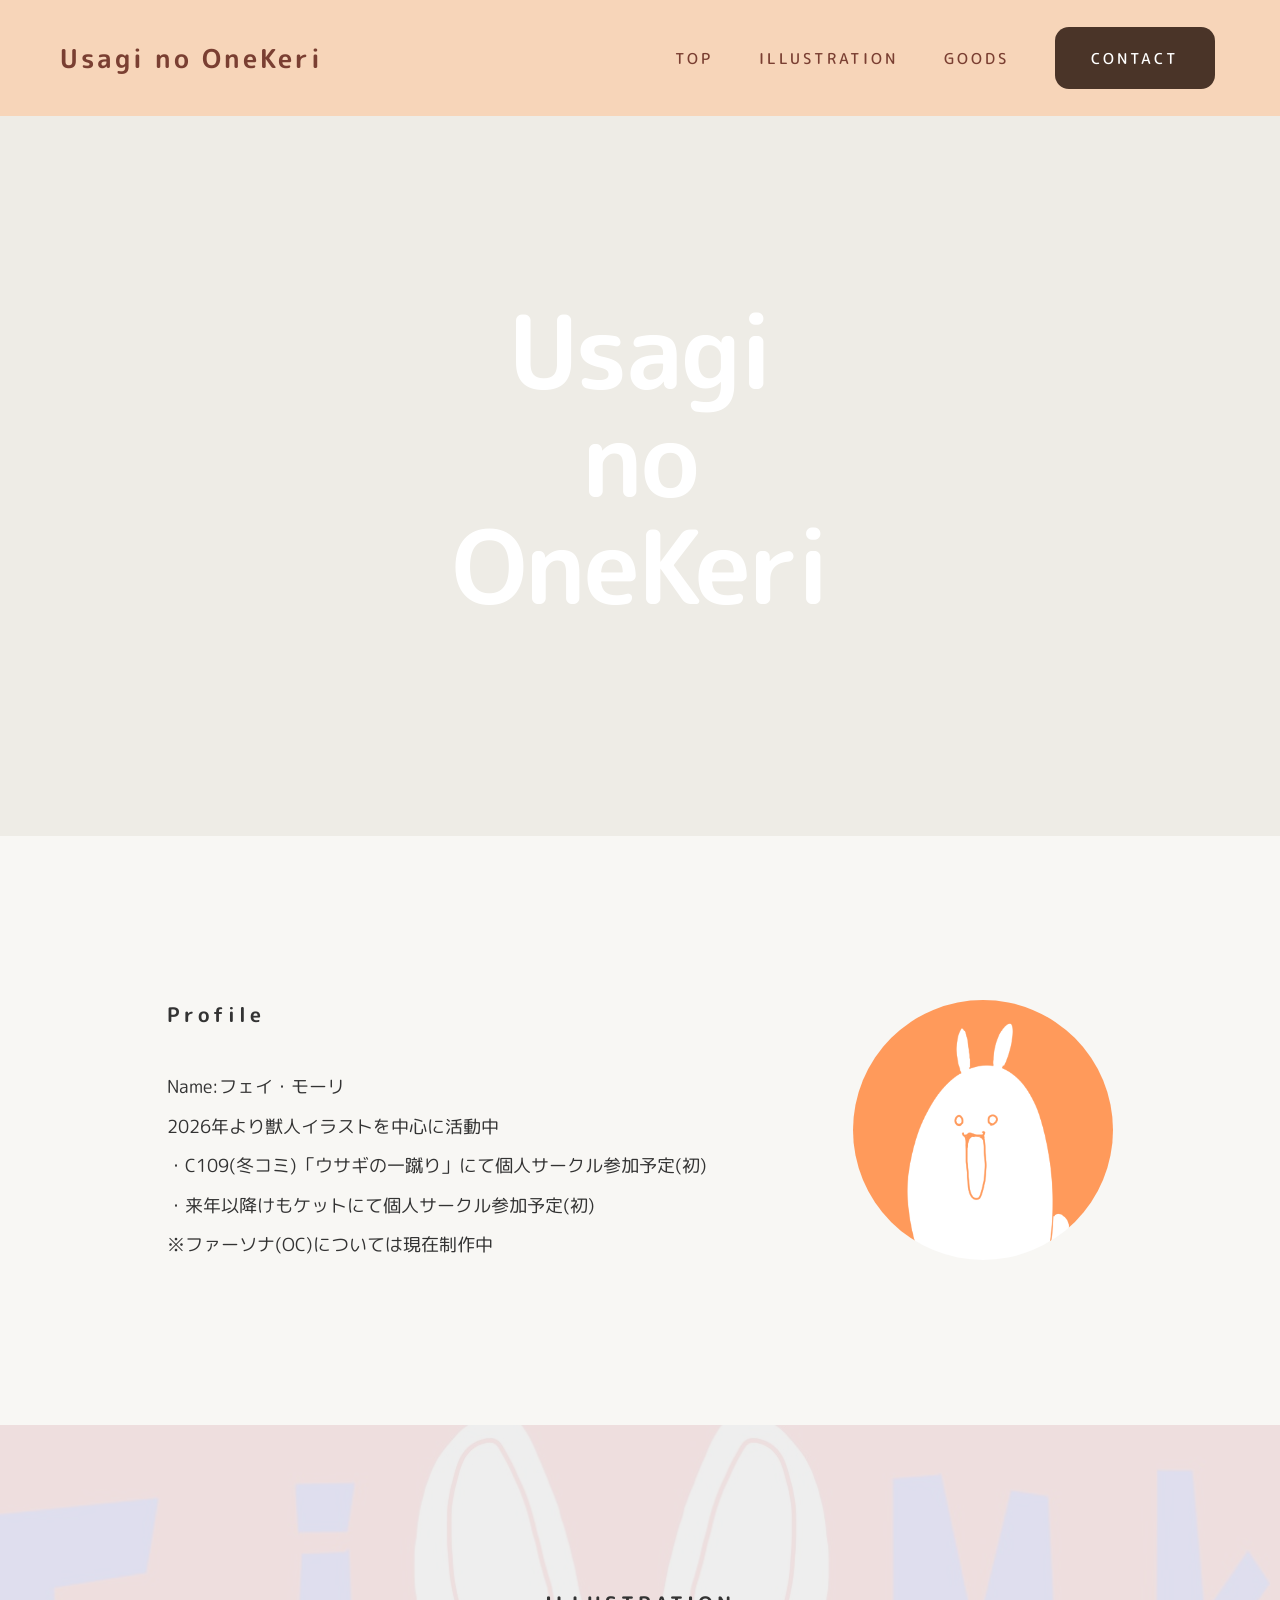
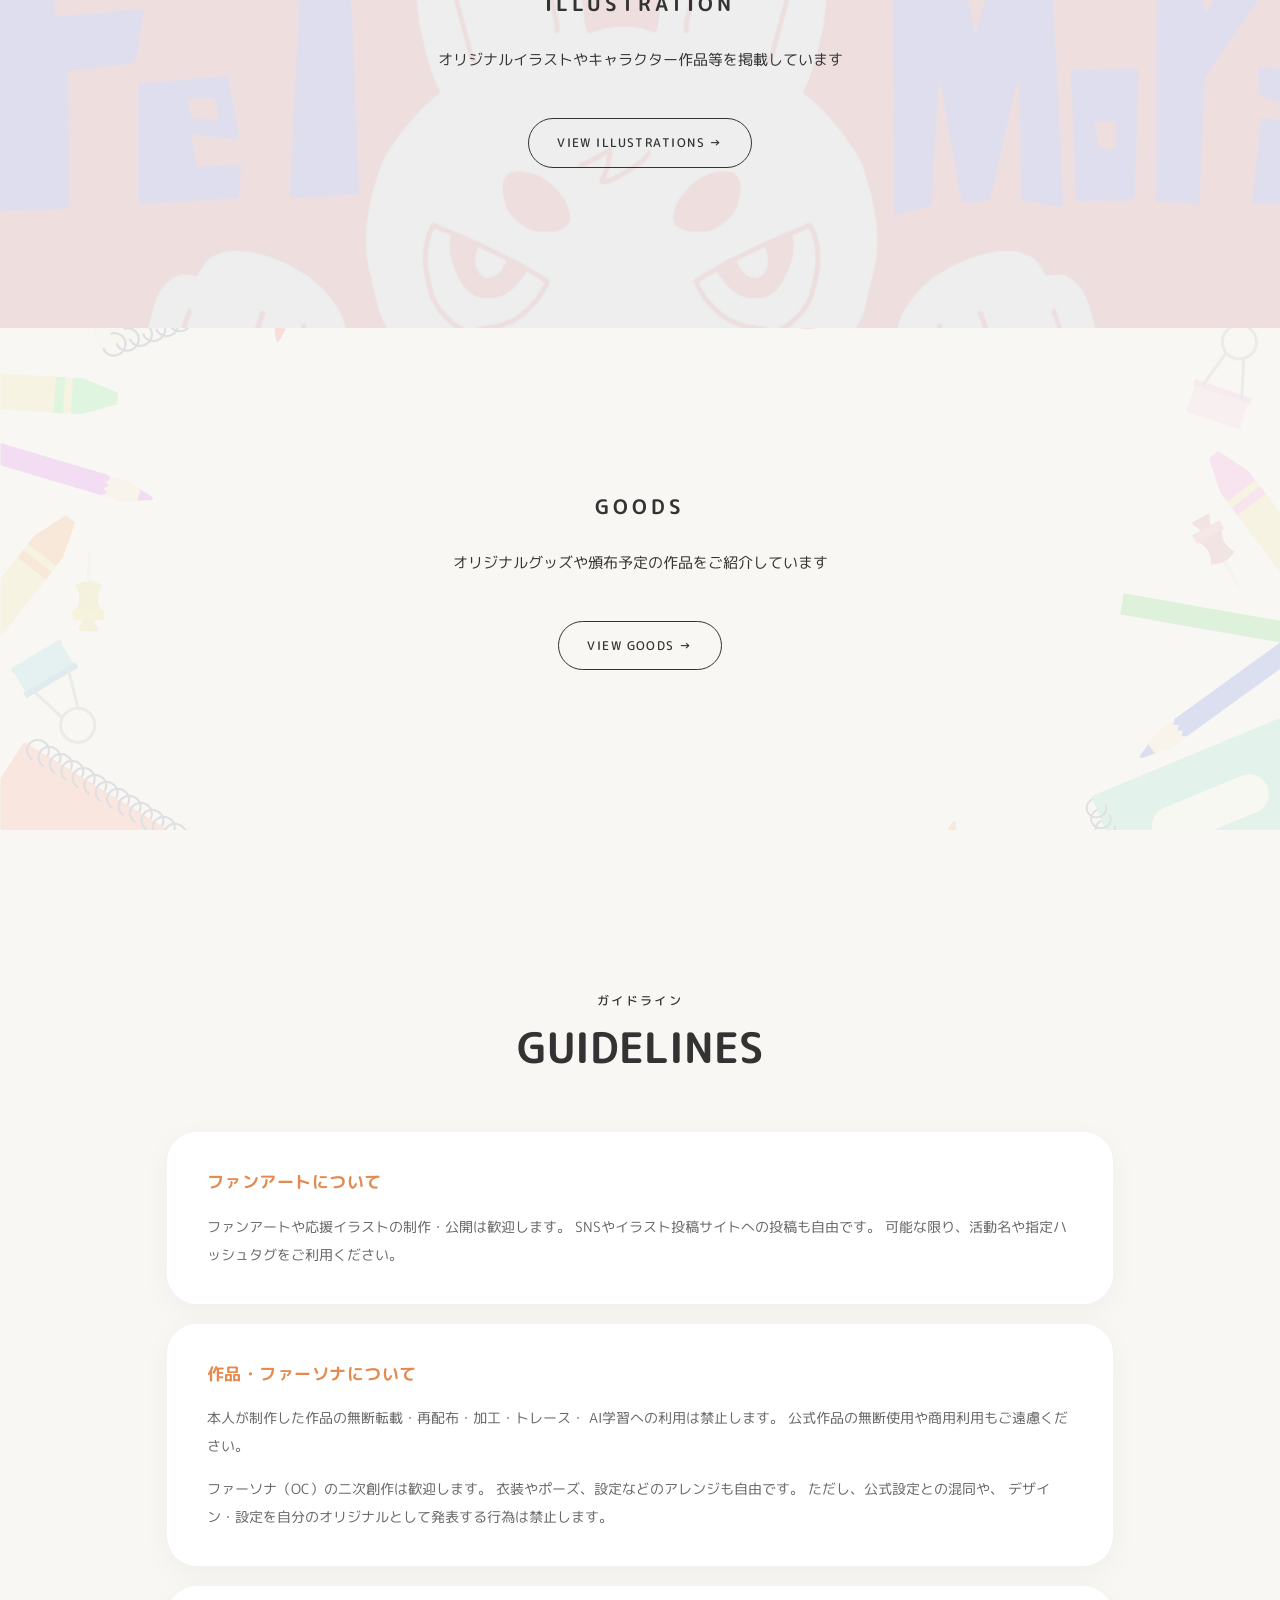
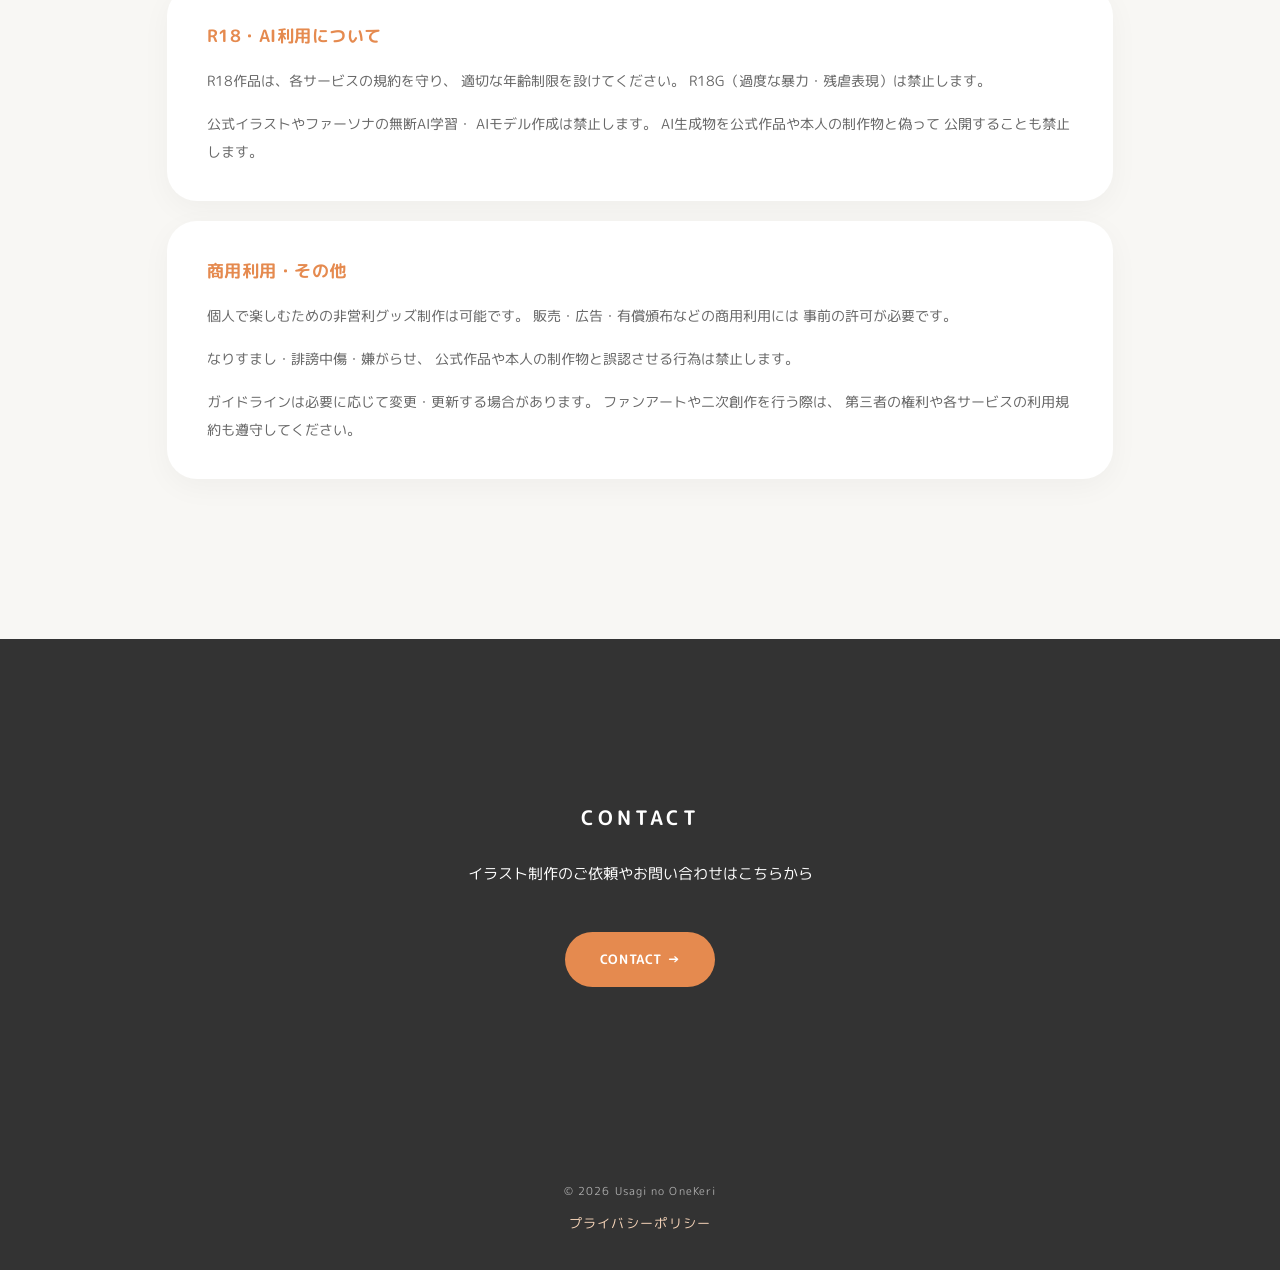
==== commit 3c643fa0: "サイト更新とプライバシーポリシー追加" ====
--- a/index.html
+++ b/index.html
@@ -200,15 +200,17 @@
     </main>
 
     <!-- FOOTER -->
+
     <footer>
       <p>&copy; 2026 Usagi no OneKeri</p>
+
+      <p class="privacy-link">
+        <a href="privacy.html">プライバシーポリシー</a>
+      </p>
     </footer>
-    <div style="text-align: center; margin: 30px auto 10px auto; max-width: 100%; padding: 0">
-      <script async src="https://pagead2.googlesyndication.com/pagead/js/adsbygoogle.js?client=ca-pub-6298691353521688"
-     crossorigin="anonymous"></script>
-    </div>
     <!-- TOPへ戻るボタン -->
     <button id="pageTop" class="page-top">↑</button>
+
     <script>
       const pageTop = document.getElementById("pageTop");
 
--- a/css/style.css
+++ b/css/style.css
@@ -1495,7 +1495,12 @@
     padding: 9px 23px;
     font-size: 12px;
   }
-}
+
+}
+
+/* =========================
+   下層ページの背景とモヤの設定（完成版）
+========================= */
 
 /* =========================================================
    PC - 769px以上
@@ -1536,6 +1541,7 @@
   }
 }
 
+
 /* =========================================================
    MOBILE DEVICE SUPPORT - 430px以下
 ========================================================= */
@@ -1715,3 +1721,24 @@
     width: 260px;
   }
 }
+
+/* =========================
+   PRIVACY POLICY LINK
+========================= */
+
+.privacy-link {
+  margin-top: 10px;
+  text-align: center;
+  font-size: 13px;
+}
+
+.privacy-link a {
+  color: #f7d5b9;
+  text-decoration: none;
+  transition: opacity 0.3s ease;
+}
+
+.privacy-link a:hover {
+  opacity: 0.7;
+  text-decoration: underline;
+}
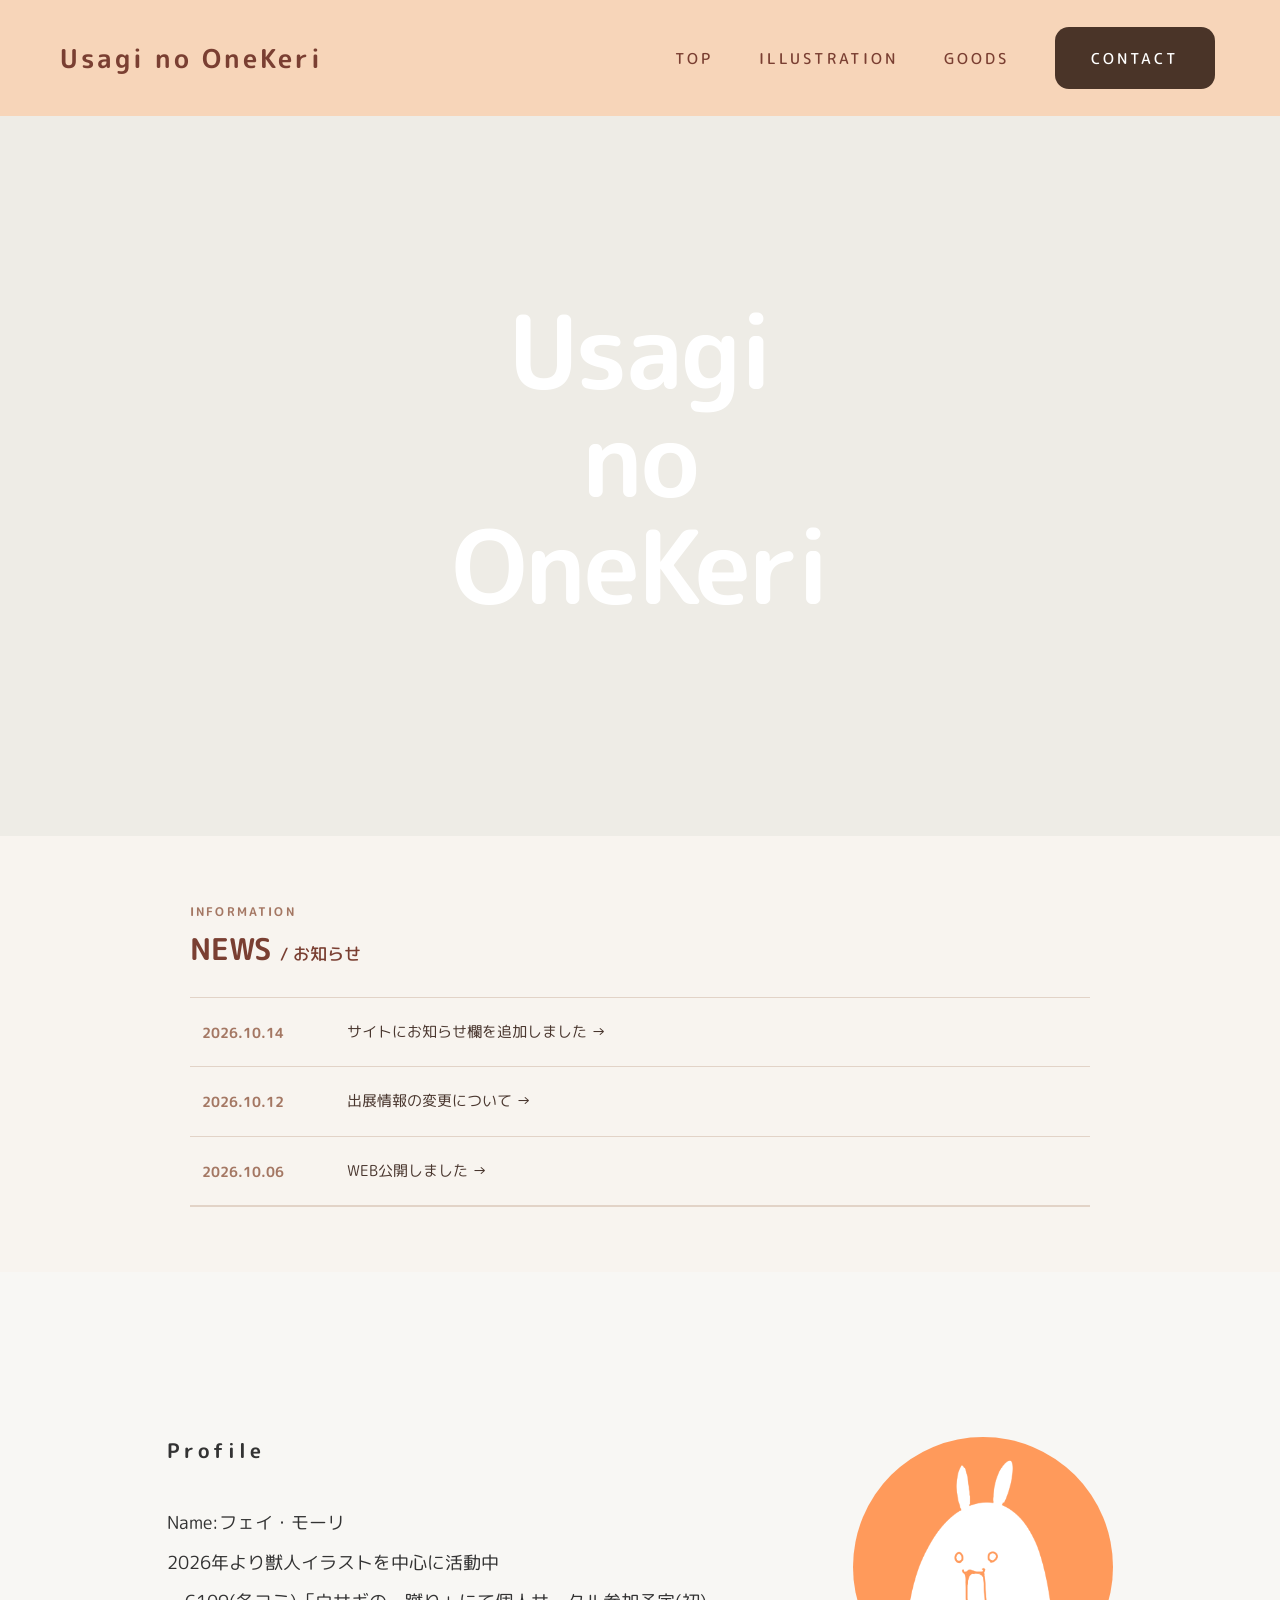
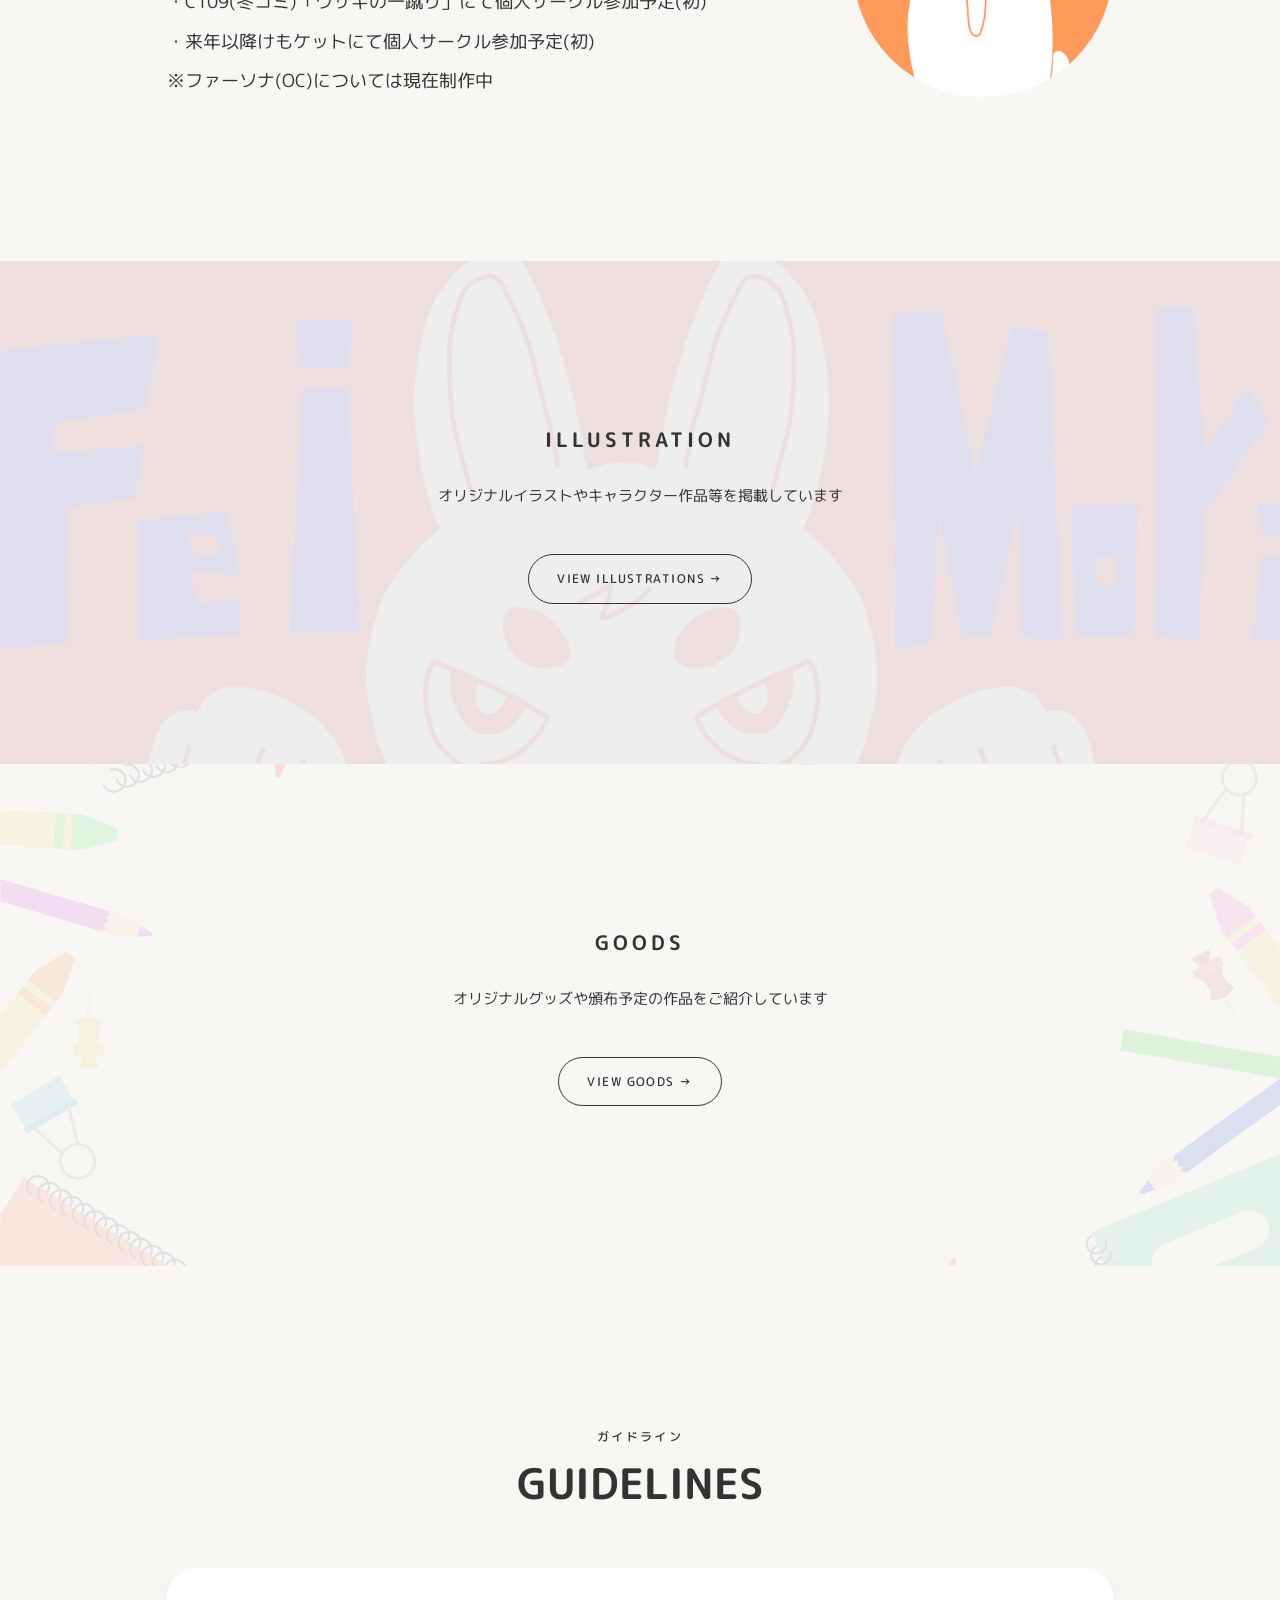
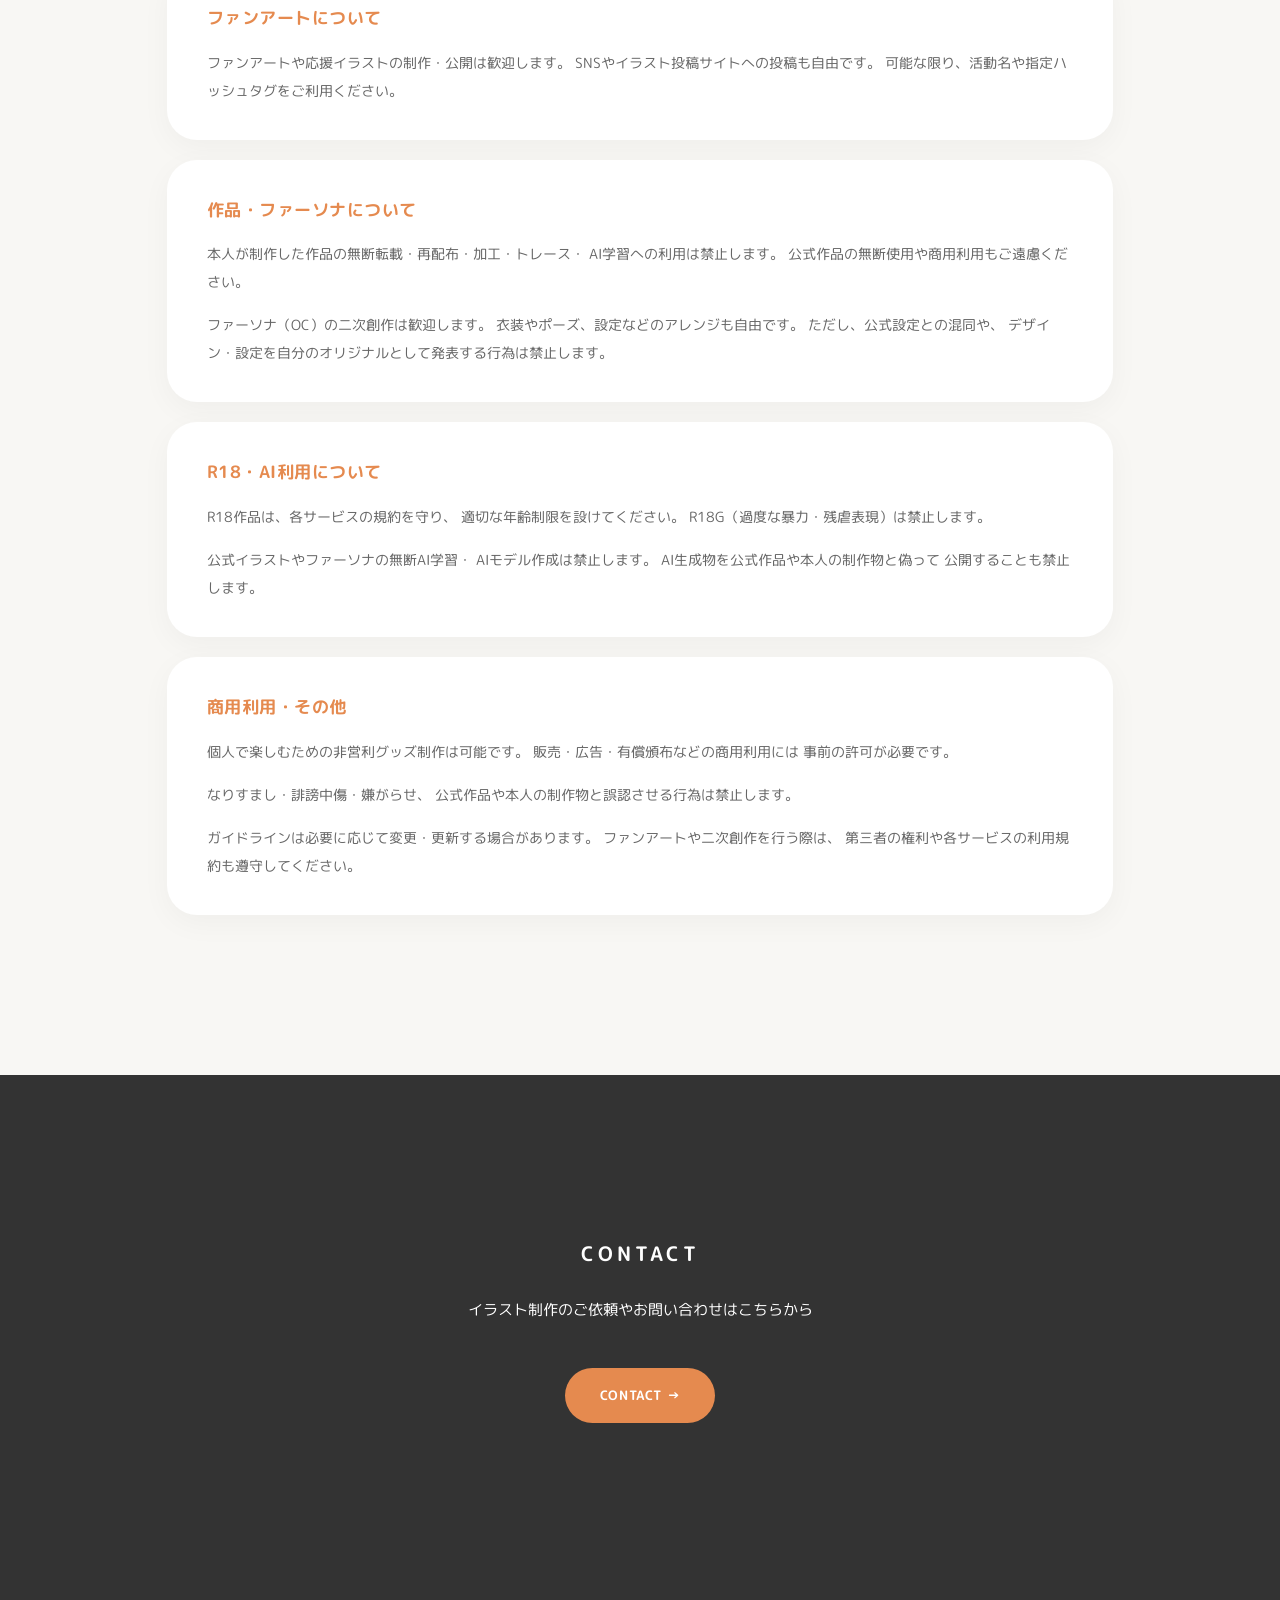
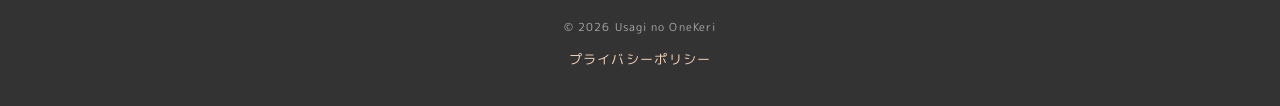
==== commit ee68ac09: "NEWS欄を追加してレイアウトを調整" ====
--- a/index.html
+++ b/index.html
@@ -73,6 +73,61 @@
         </div>
       </section>
 
+      <!-- NEWS / お知らせ -->
+      <section class="news-section" id="news">
+        <div class="news-inner">
+          <p class="news-label">INFORMATION</p>
+          <h2 class="news-title">NEWS <span>/ お知らせ</span></h2>
+
+          <div class="news-list">
+            <!-- お知らせ 1 -->
+            <article class="news-item">
+              <a
+                href="https://x.com/feimmo20"
+                target="_blank"
+                rel="noopener noreferrer"
+                class="news-link"
+              >
+                <time class="news-date" datetime="2026-10-14">
+                  2026.10.14
+                </time>
+                <p class="news-text">サイトにお知らせ欄を追加しました →</p>
+              </a>
+            </article>
+
+            <!-- お知らせ 2 -->
+            <article class="news-item">
+              <a
+                href="https://x.com/feimmo20/status/2109473404479037767"
+                target="_blank"
+                rel="noopener noreferrer"
+                class="news-link"
+              >
+                <time class="news-date" datetime="2026-10-12">
+                  2026.10.12
+                </time>
+                <p class="news-text">出展情報の変更について →</p>
+              </a>
+            </article>
+
+            <!-- お知らせ 3 -->
+            <article class="news-item">
+              <a
+                href="https://x.com/feimmo20/status/2107439375336489226"
+                target="_blank"
+                rel="noopener noreferrer"
+                class="news-link"
+              >
+                <time class="news-date" datetime="2026-10-06">
+                  2026.10.06
+                </time>
+                <p class="news-text">WEB公開しました →</p>
+              </a>
+            </article>
+          </div>
+        </div>
+      </section>
+
       <section class="about">
         <div class="about-content">
           <div class="about-text">
--- a/css/style.css
+++ b/css/style.css
@@ -695,7 +695,7 @@
   cursor: pointer;
   opacity: 0;
   visibility: hidden;
-  z-index: 9998;
+  z-index:2147483647;
   transition:
     opacity 0.3s ease,
     visibility 0.3s ease,
@@ -1742,3 +1742,184 @@
   opacity: 0.7;
   text-decoration: underline;
 }
+
+/* =========================
+   NEWS / お知らせ
+========================= */
+
+.news-section {
+  position: relative;
+  width: 100%;
+  padding: 65px 24px;
+  background: #f8f4ef;
+  color: #49362e;
+}
+
+.news-inner {
+  width: 100%;
+  max-width: 900px;
+  margin: 0 auto;
+}
+
+.news-label {
+  margin-bottom: 4px;
+  color: #a47763;
+  font-size: 12px;
+  font-weight: 700;
+  letter-spacing: 0.18em;
+}
+
+.news-title {
+  margin-bottom: 25px;
+  color: #7a3f32;
+  font-size: 30px;
+  font-weight: 700;
+  line-height: 1.5;
+}
+
+.news-title span {
+  font-size: 17px;
+  font-weight: 500;
+}
+
+
+.news-list {
+  max-height: 280px;
+  overflow-y: scroll;
+  overflow-x: hidden;
+  border-top: 1px solid #e2d3c7;
+  border-bottom: 1px solid #e2d3c7;
+
+  /* スクロールバーの色 */
+  scrollbar-width: auto;
+  scrollbar-color: #999999 #f8f4ef;
+}
+
+/* Chrome・Edge・Safari用 */
+.news-list::-webkit-scrollbar {
+  width: 14px;
+}
+
+.news-list::-webkit-scrollbar-track {
+  background: #f8f4ef;
+}
+
+.news-list::-webkit-scrollbar-thumb {
+  background: #999999;
+  border-radius: 10px;
+  border: 3px solid #f8f4ef;
+}
+
+.news-list::-webkit-scrollbar-thumb:hover {
+  background: #7a3f32;
+}
+
+
+.news-item {
+  display: grid;
+  grid-template-columns: 125px minmax(0, 1fr);
+  align-items: start;
+  gap: 20px;
+  padding: 20px 12px;
+  border-bottom: 1px solid #e2d3c7;
+}
+
+.news-date {
+  padding-top: 2px;
+  color: #a47763;
+  font-size: 14px;
+  font-weight: 700;
+  white-space: nowrap;
+}
+
+.news-text {
+  color: #49362e;
+  font-size: 15px;
+  line-height: 1.9;
+  overflow-wrap: anywhere;
+}
+
+/* スマートフォン対応 */
+@media screen and (max-width: 768px) {
+  .news-section {
+    padding: 45px 20px;
+  }
+
+  .news-title {
+    margin-bottom: 18px;
+    font-size: 26px;
+  }
+
+  .news-title span {
+    font-size: 15px;
+  }
+
+  .news-item {
+    grid-template-columns: 1fr;
+    gap: 5px;
+    padding: 17px 6px;
+  }
+
+  .news-date {
+    font-size: 13px;
+  }
+
+  .news-text {
+    font-size: 14px;
+    line-height: 1.8;
+  }
+}
+
+/* NEWSのリンク設定 */
+.news-item {
+  display: block;
+  padding: 0;
+}
+
+.news-link {
+  display: grid;
+  grid-template-columns: 125px minmax(0, 1fr);
+  align-items: start;
+  gap: 20px;
+  width: 100%;
+  min-width: 0;
+  padding: 20px 12px;
+  box-sizing: border-box;
+  color: inherit;
+  text-decoration: none;
+  transition: background-color 0.2s ease;
+}
+
+.news-link .news-date {
+  display: block;
+  min-width: 0;
+  white-space: nowrap;
+}
+
+.news-link .news-text {
+  display: block;
+  min-width: 0;
+  width: 100%;
+  margin: 0;
+  overflow-wrap: anywhere;
+  writing-mode: horizontal-tb;
+  word-break: normal;
+  line-height: 1.9;
+}
+
+.news-link:hover {
+  background-color: rgba(122, 63, 50, 0.07);
+}
+
+.news-link:hover .news-text {
+  color: #7a3f32;
+}
+
+/* スマートフォン対応 */
+@media screen and (max-width: 768px) {
+  .news-link {
+    grid-template-columns: 1fr;
+    gap: 5px;
+    padding: 17px 6px;
+  }
+}
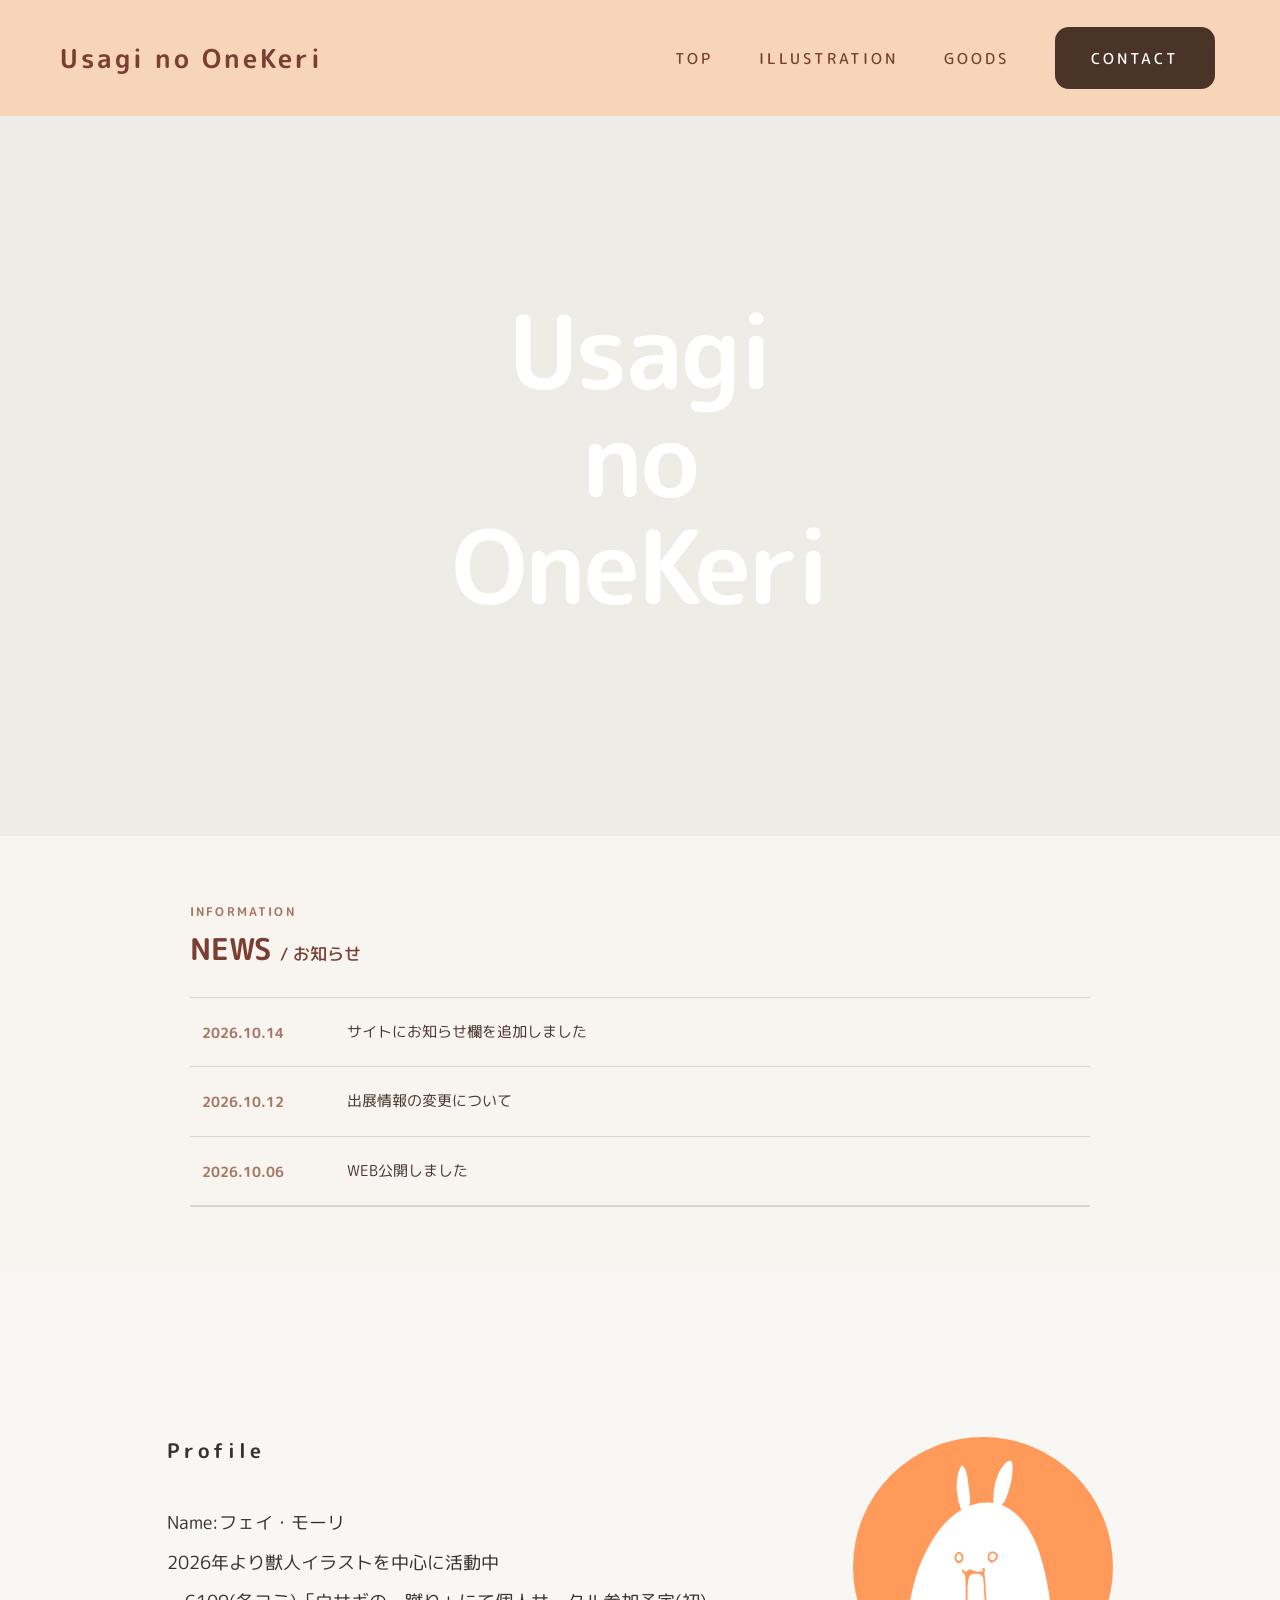
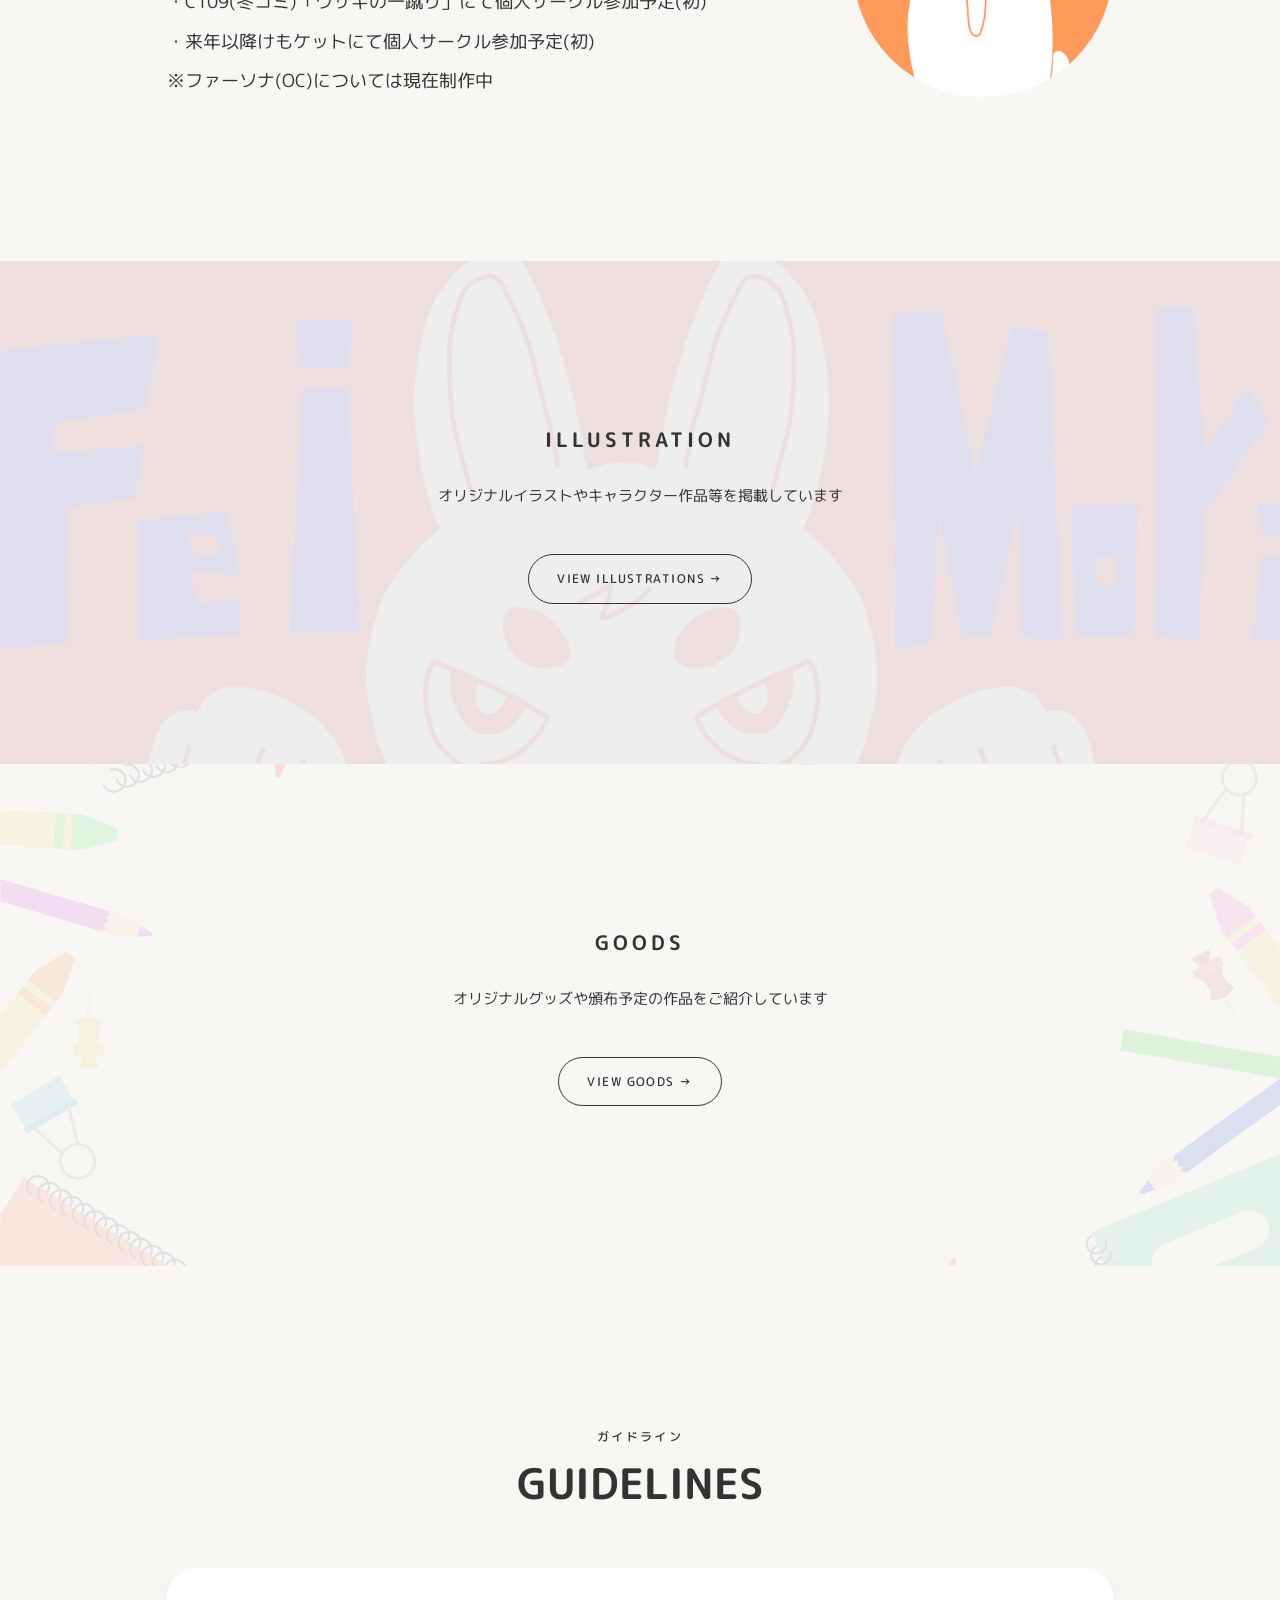
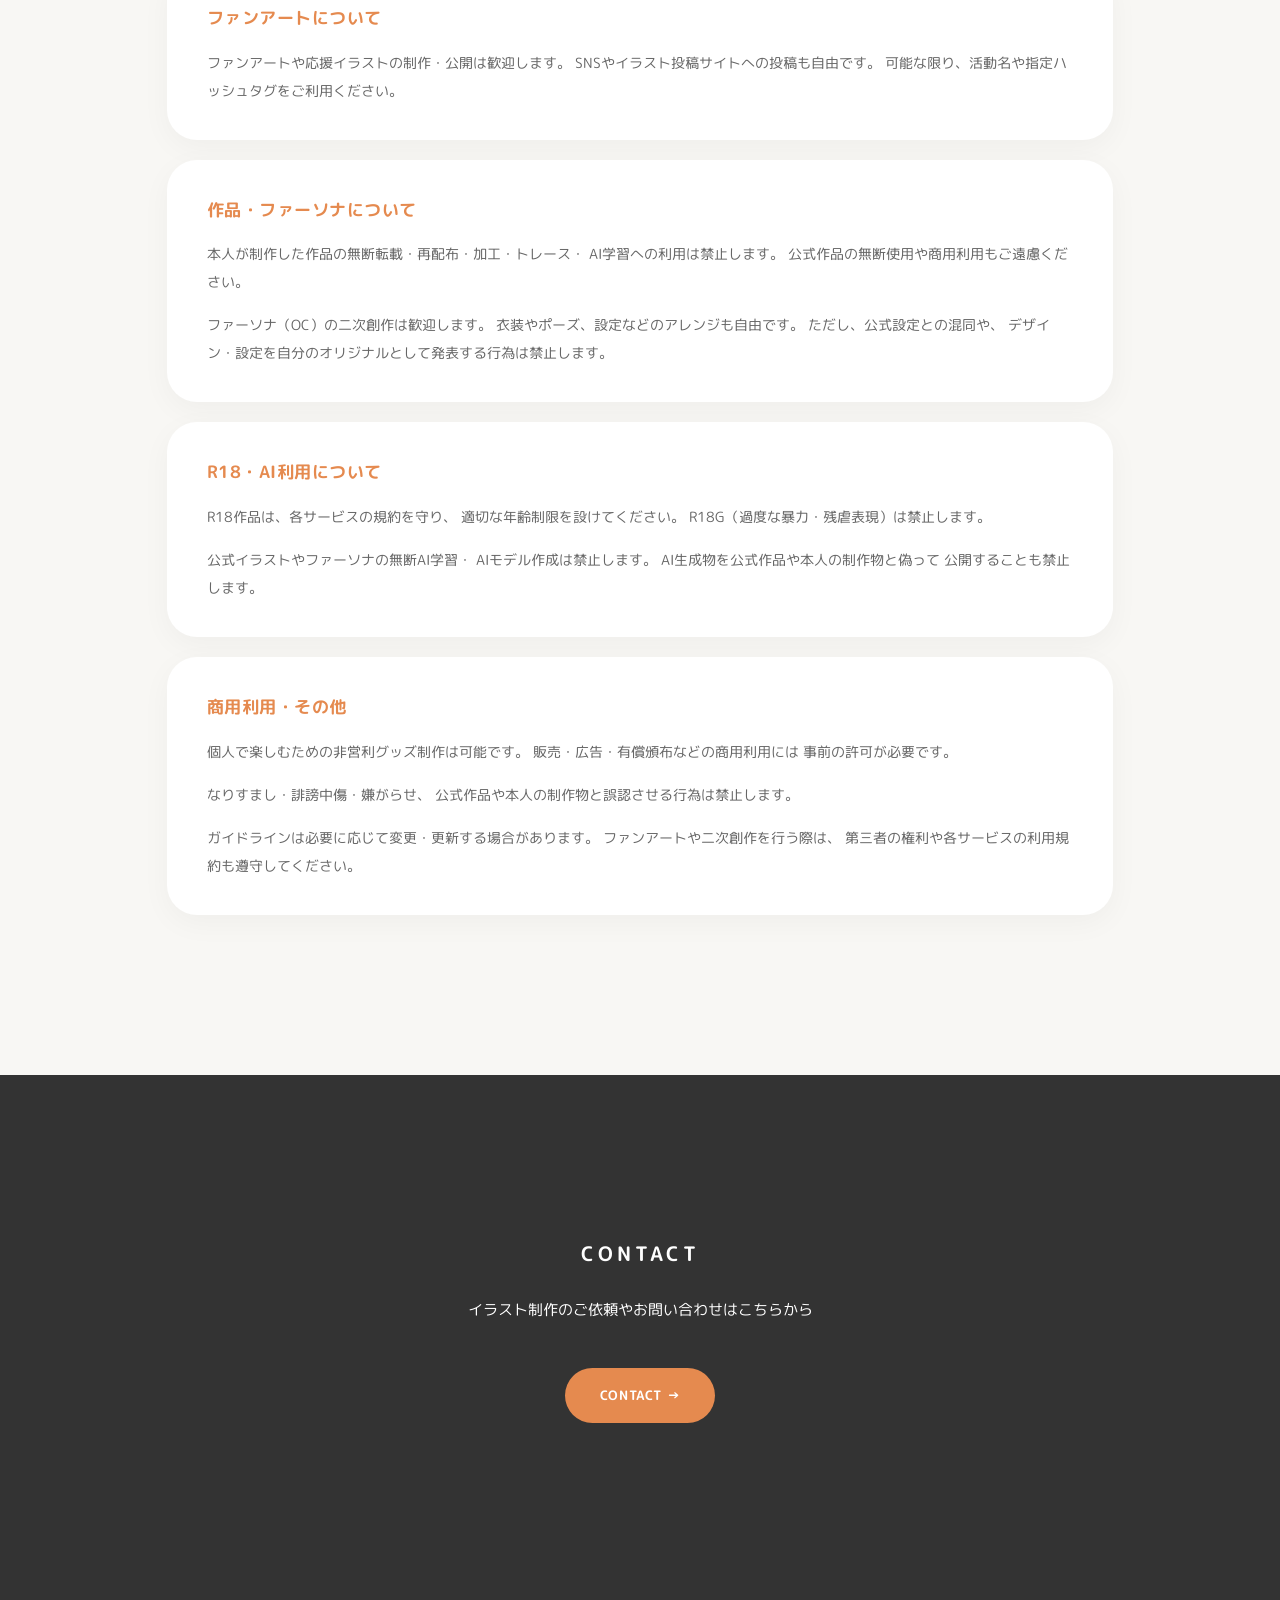
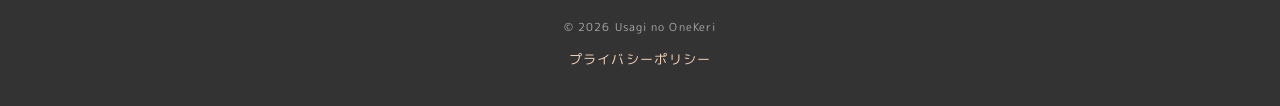
==== commit 2f8c2828: "NEWS欄にXの投稿リンクを設定" ====
--- a/index.html
+++ b/index.html
@@ -83,7 +83,7 @@
             <!-- お知らせ 1 -->
             <article class="news-item">
               <a
-                href="https://x.com/feimmo20"
+                href="https://x.com/feimmo20/status/2110279228210241676"
                 target="_blank"
                 rel="noopener noreferrer"
                 class="news-link"
@@ -91,7 +91,7 @@
                 <time class="news-date" datetime="2026-10-14">
                   2026.10.14
                 </time>
-                <p class="news-text">サイトにお知らせ欄を追加しました →</p>
+                <p class="news-text">サイトにお知らせ欄を追加しました</p>
               </a>
             </article>
 
@@ -106,7 +106,7 @@
                 <time class="news-date" datetime="2026-10-12">
                   2026.10.12
                 </time>
-                <p class="news-text">出展情報の変更について →</p>
+                <p class="news-text">出展情報の変更について</p>
               </a>
             </article>
 
@@ -121,7 +121,7 @@
                 <time class="news-date" datetime="2026-10-06">
                   2026.10.06
                 </time>
-                <p class="news-text">WEB公開しました →</p>
+                <p class="news-text">WEB公開しました</p>
               </a>
             </article>
           </div>
